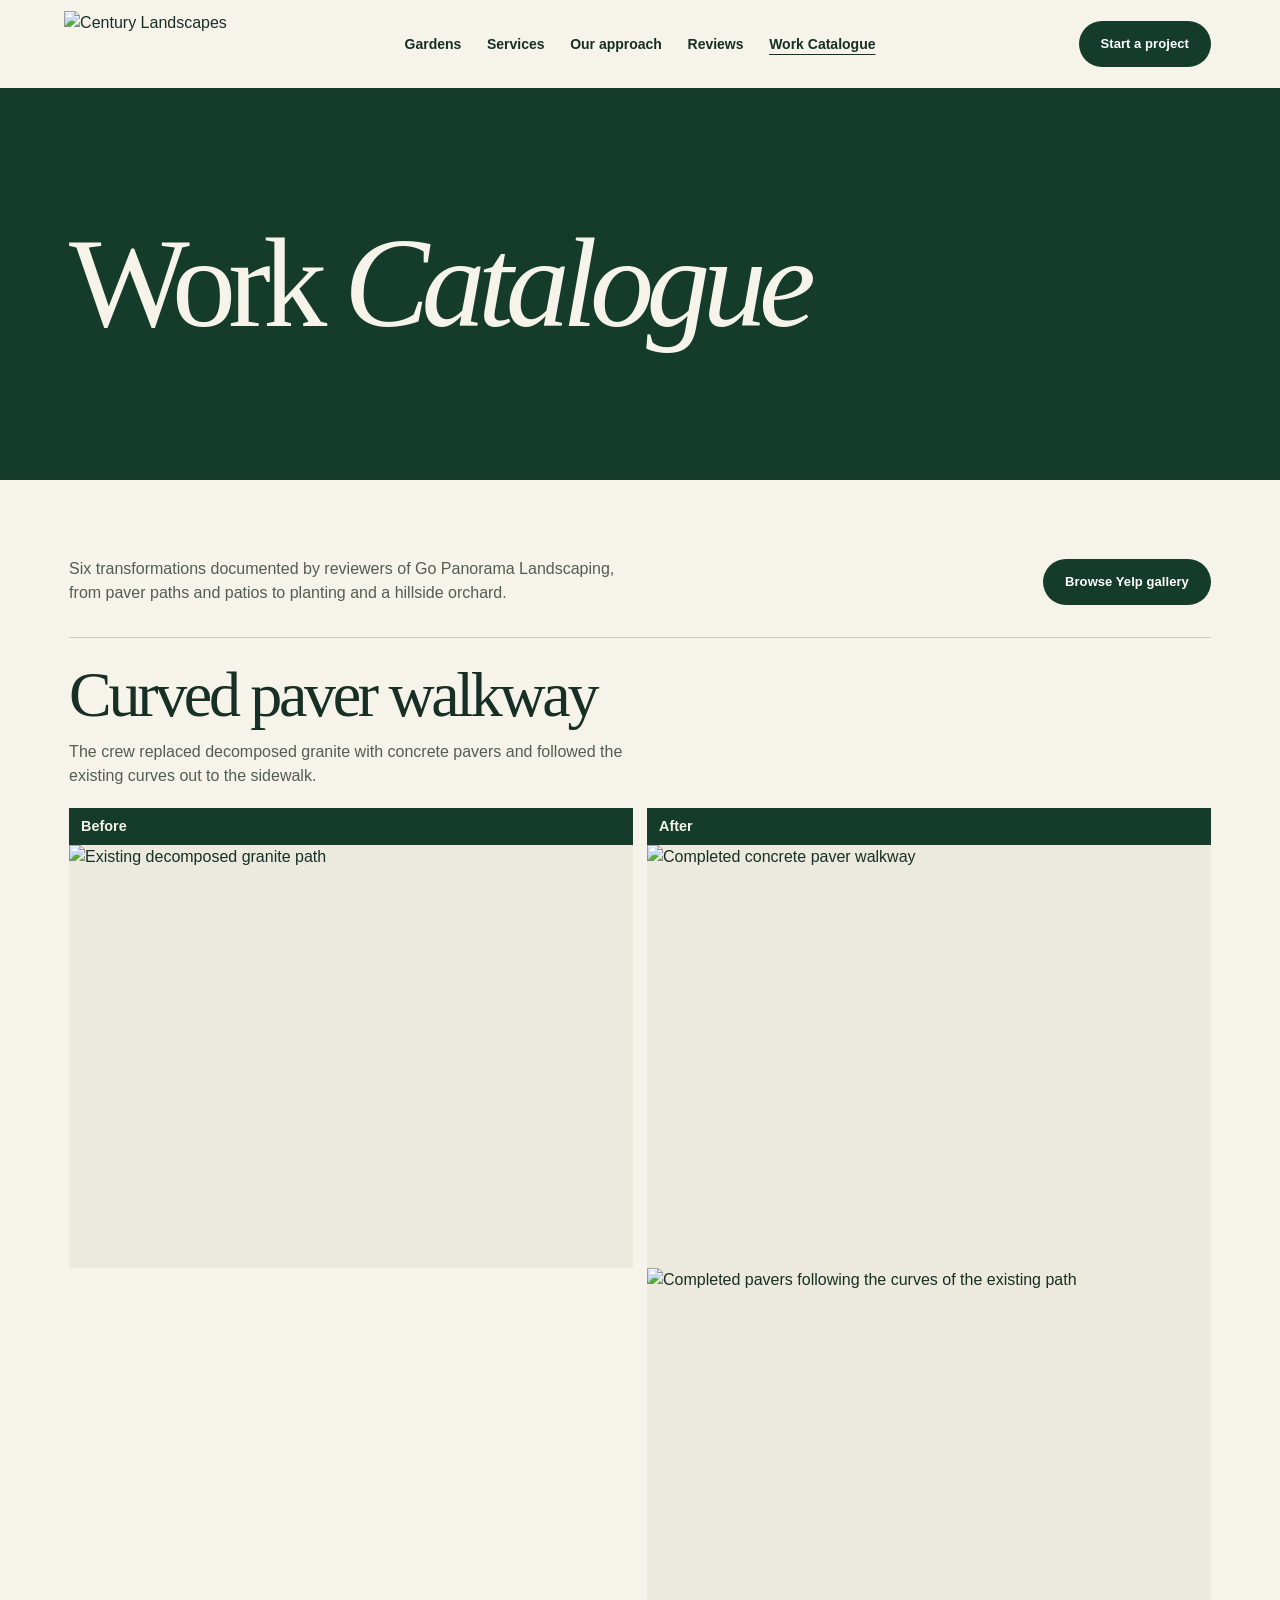
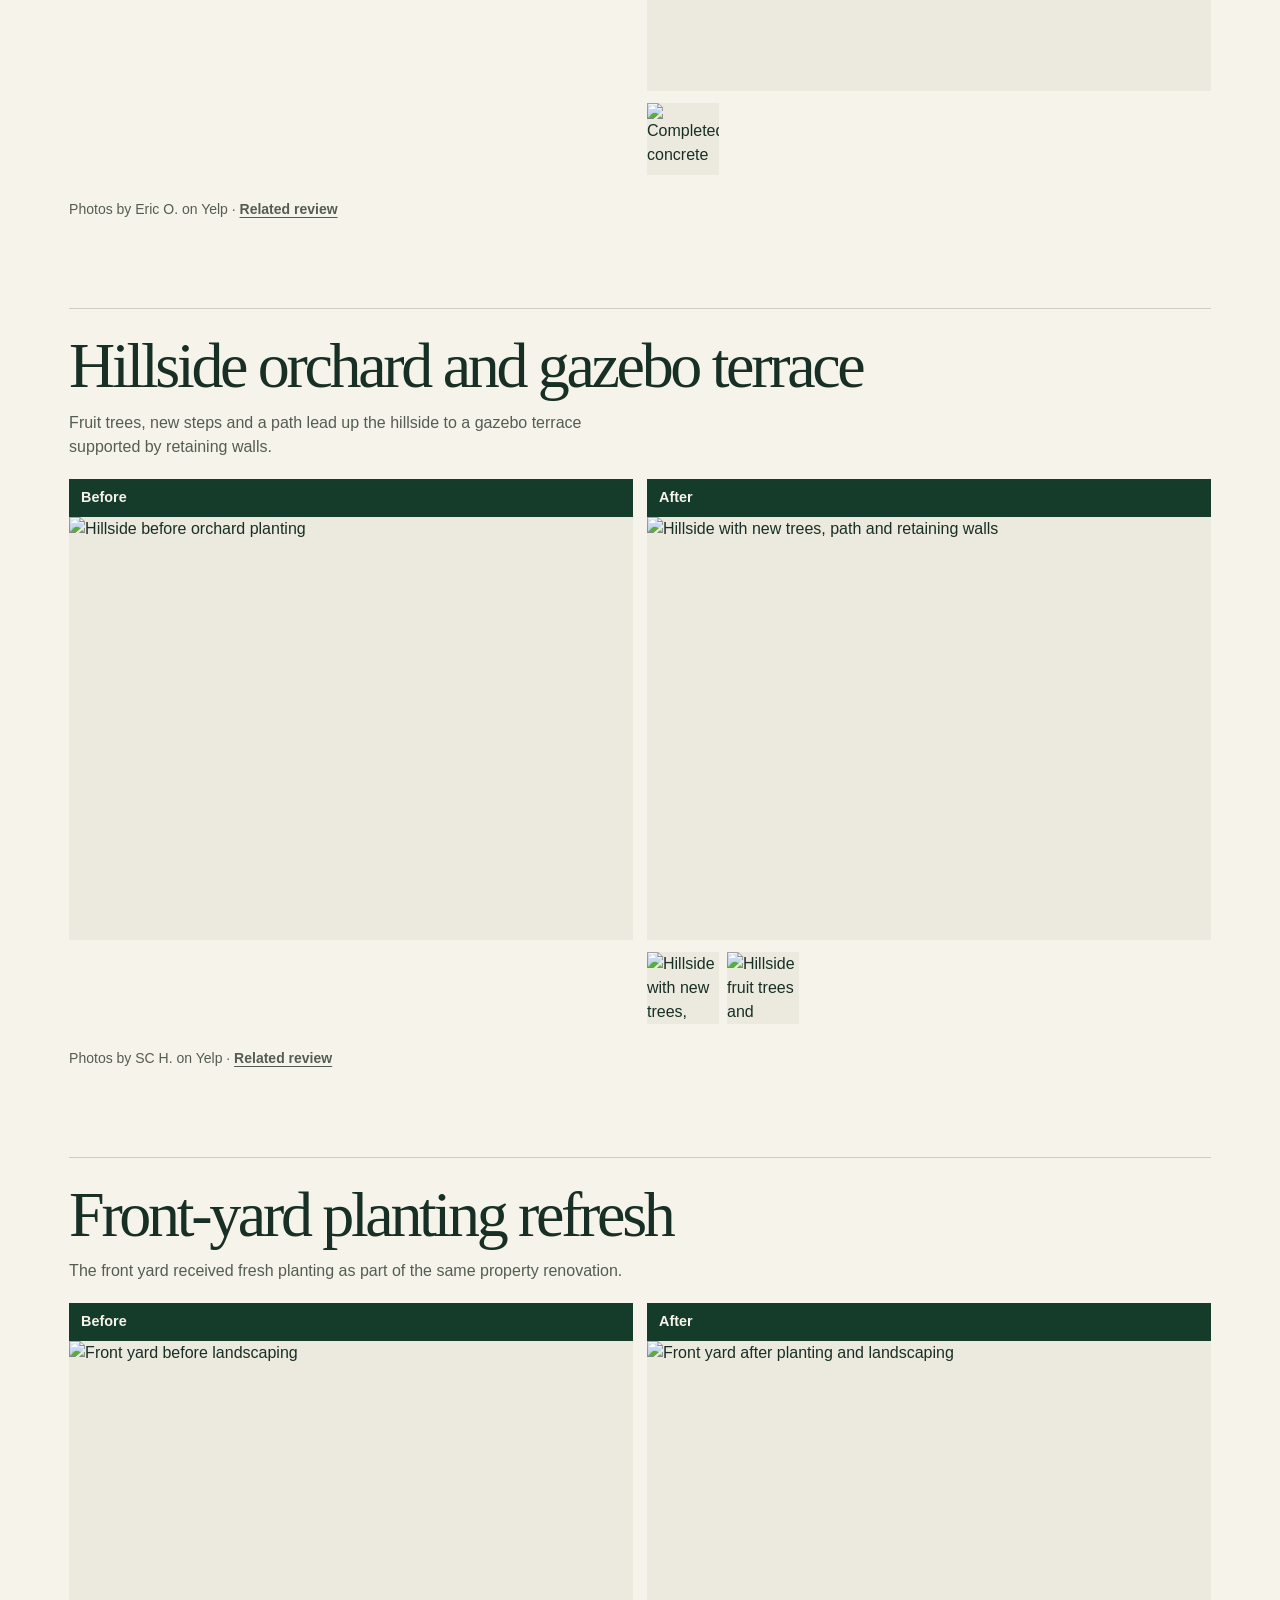
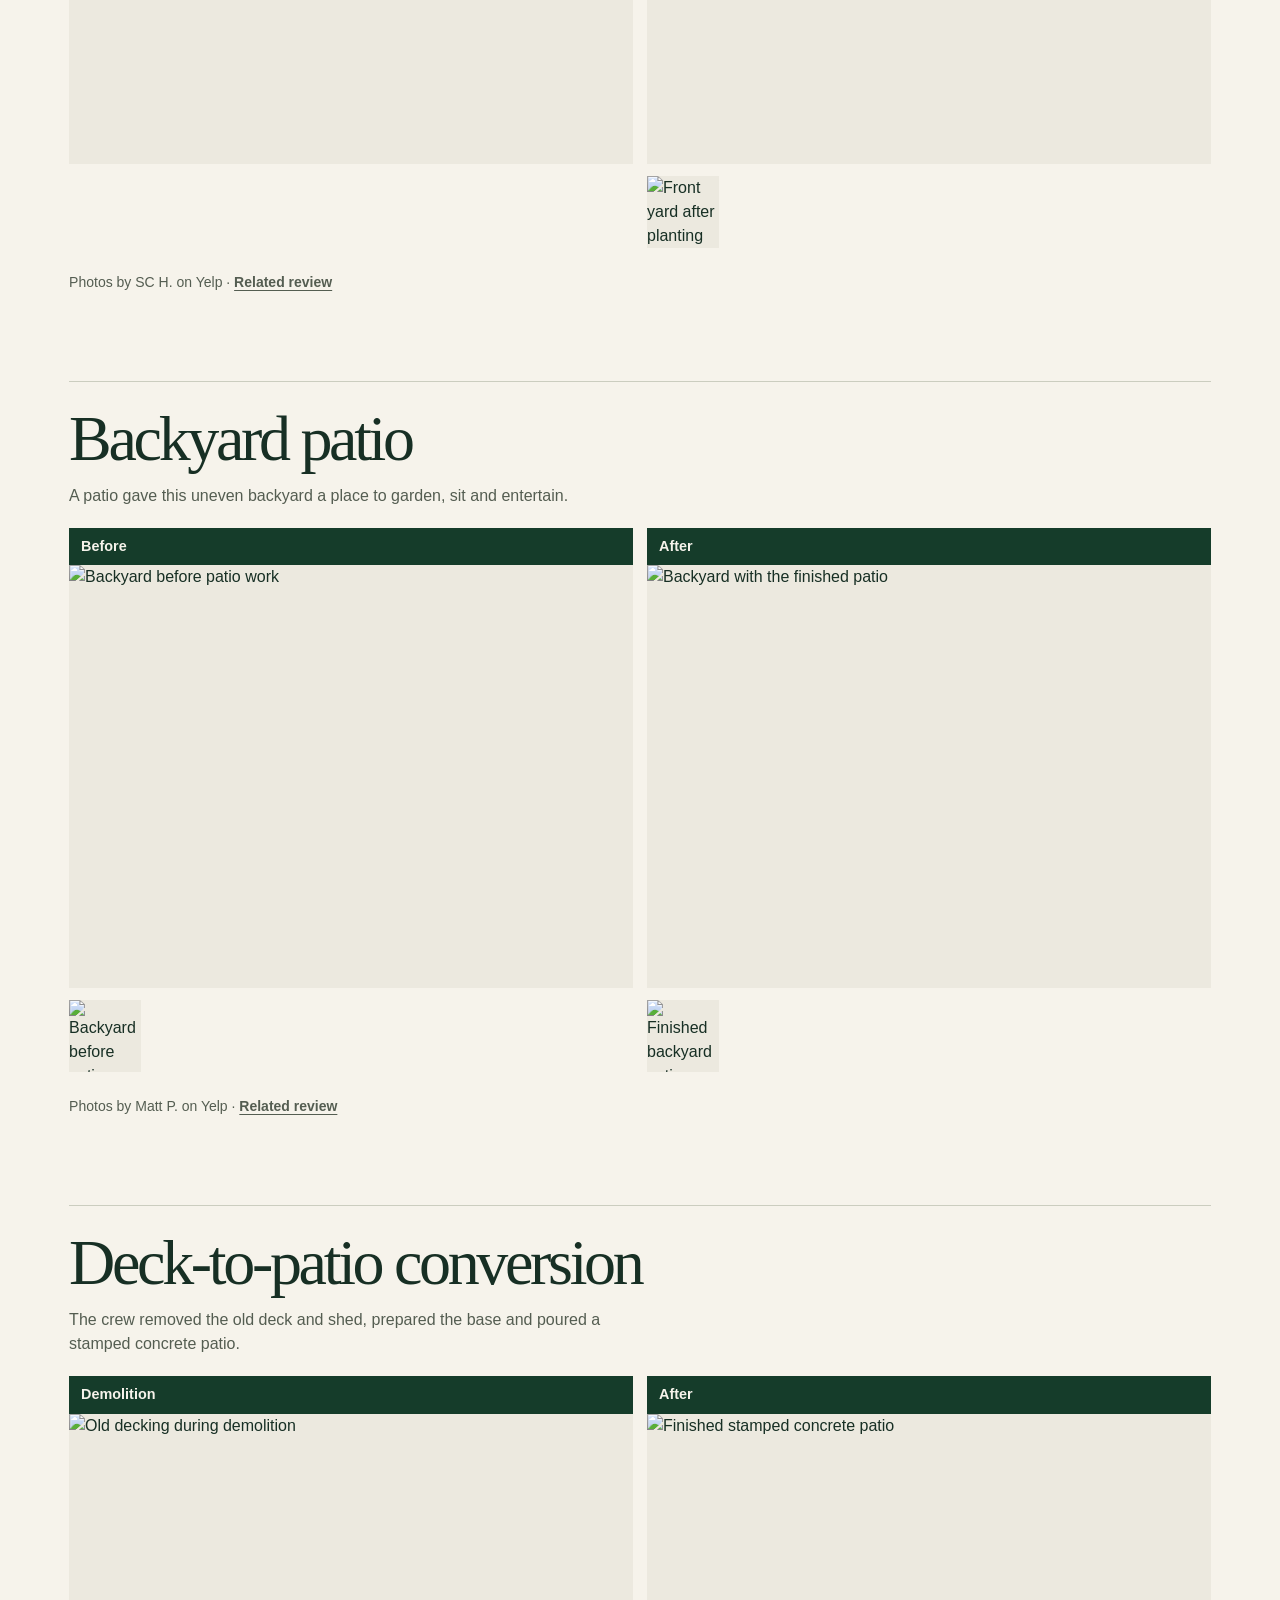
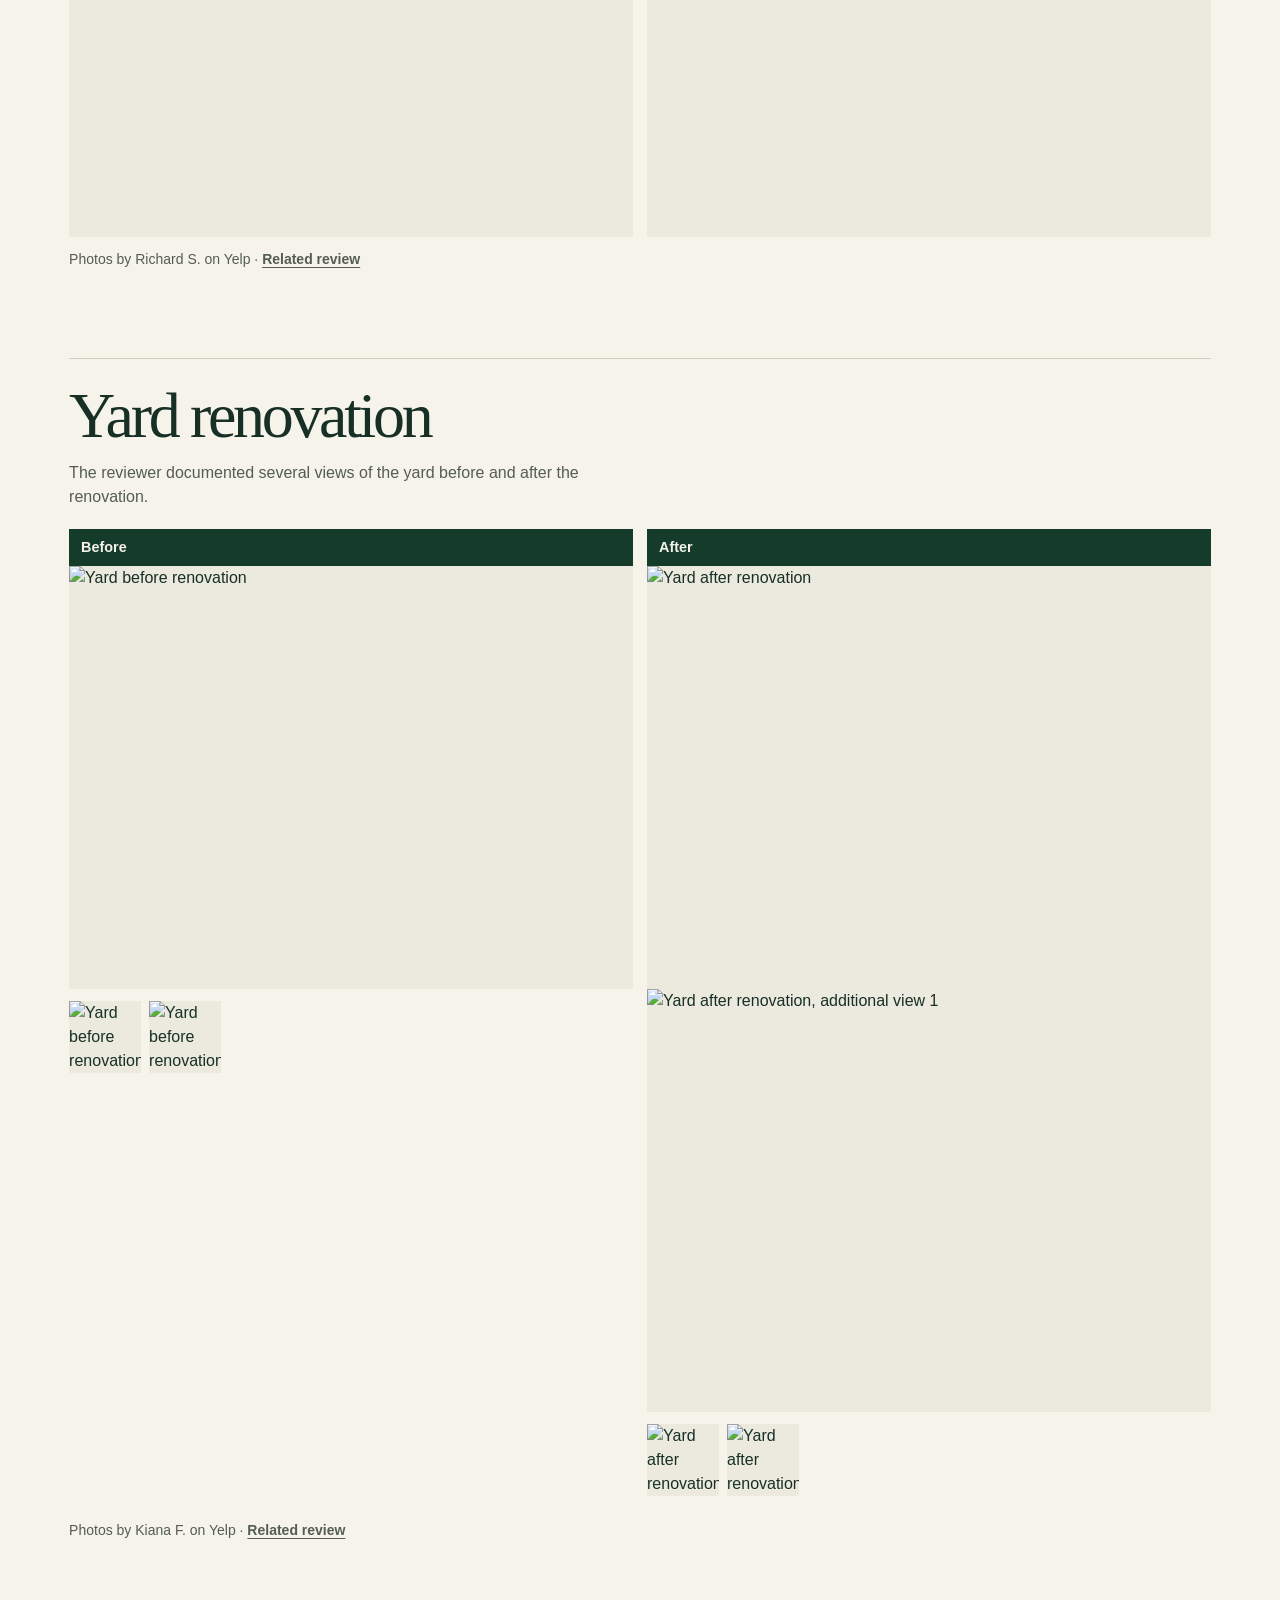
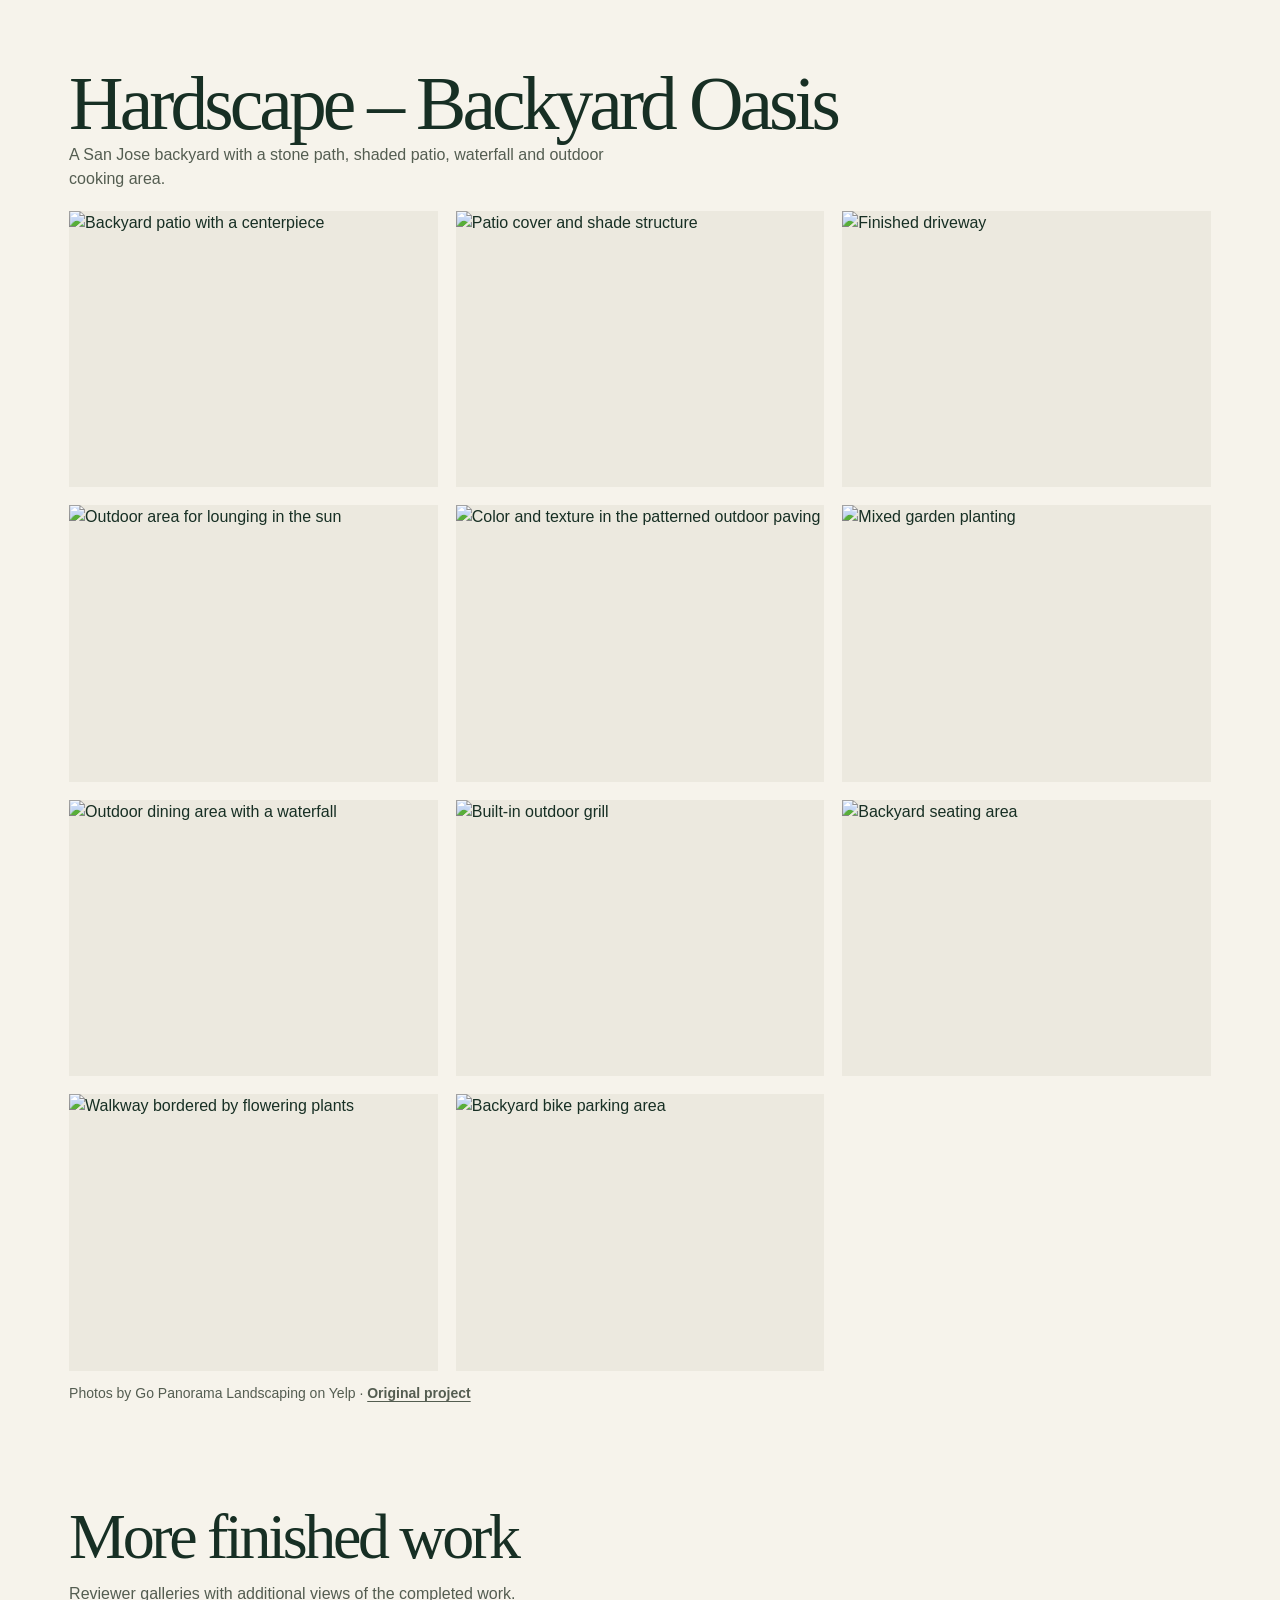
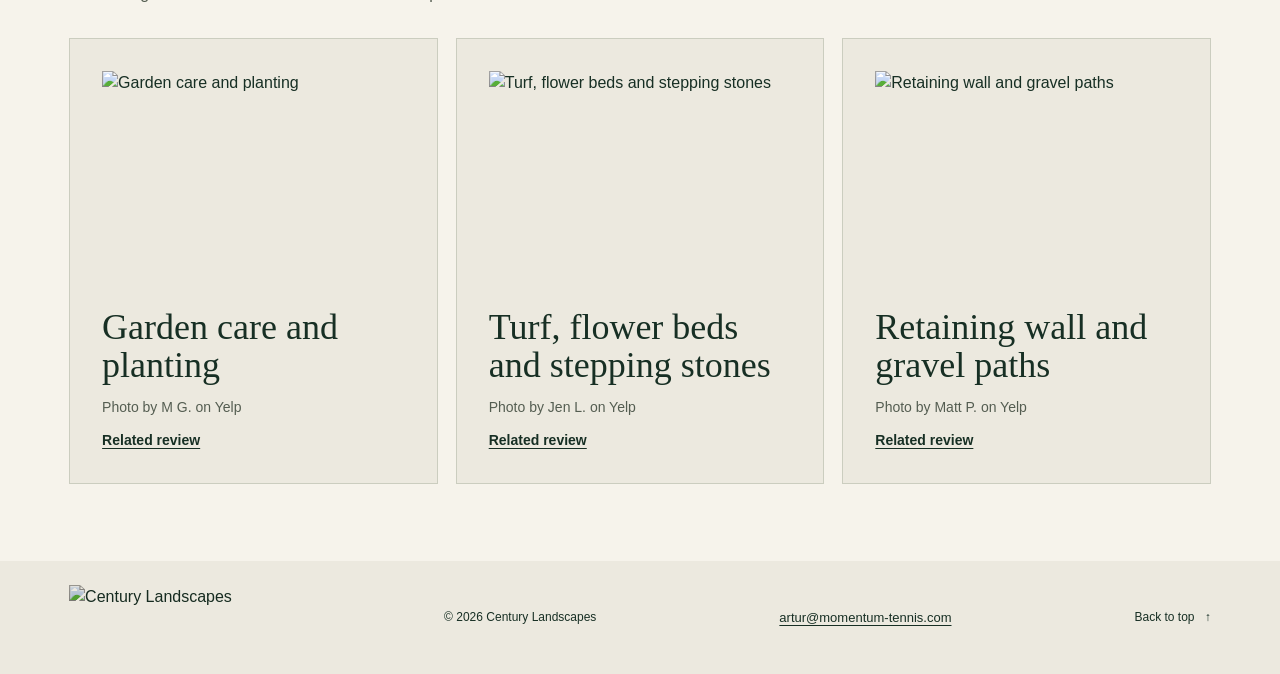
==== before-and-after.html @ 3af01ec4 "Add Go Panorama website pages" ====
<!doctype html>
<html lang="en">
<head>
  <meta charset="utf-8">
  <meta name="viewport" content="width=device-width, initial-scale=1">
  <meta name="description" content="Browse reviewer-documented Go Panorama Landscaping projects, including patios, paths, planting and a hillside orchard.">
  <title>Work Catalogue — Century Landscapes</title>
  <link rel="icon" href="assets/icon.png">
  <link rel="stylesheet" href="styles.css">
  <link rel="stylesheet" href="assets/work-catalogue.css">
  <script src="navigation.js" defer></script>
  <script src="assets/catalogue-gallery.js" defer></script>
</head>
<body class="work-catalogue">
  <a class="skip" href="#main">Skip to content</a>
  <header class="mast" id="top">
    <div class="bounds header-inner">
      <a class="brand" href="index.html#top" aria-label="Century Landscapes home"><img src="assets/wordmark.webp" alt="Century Landscapes" width="648" height="220"></a>
      <nav class="desktop-nav" aria-label="Main navigation"><a href="index.html#gardens">Gardens</a><a href="index.html#services">Services</a><a href="index.html#approach">Our approach</a><a href="reviews.html">Reviews</a><a href="before-and-after.html" aria-current="page">Work Catalogue</a></nav>
      <div class="head-actions"><a class="pill dark" href="index.html#your-landscape">Start a project</a><button class="menu-toggle" id="menu-toggle" aria-expanded="false" aria-controls="mobile-nav" aria-label="Open menu"><i></i><i></i></button></div>
    </div>
    <nav class="mobile-nav" id="mobile-nav" aria-label="Mobile navigation" hidden><a href="index.html#gardens">Gardens</a><a href="index.html#services">Services</a><a href="index.html#approach">Our approach</a><a href="index.html#questions">Questions</a><a href="reviews.html">Reviews</a><a href="before-and-after.html" aria-current="page">Work Catalogue</a></nav>
  </header>
  <main id="main">
    <section class="portfolio-heading bounds" aria-labelledby="page-title">
      <h1 id="page-title">Work <em>Catalogue</em></h1>
    </section>
<div class="bounds collection-body">
  <div class="collection-intro">
    <p>Six transformations documented by reviewers of Go Panorama Landscaping, from paver paths and patios to planting and a hillside orchard.</p>
    <a class="pill dark" href="https://www.yelp.com/biz_photos/go-panorama-landscaping-san-jose-2">Browse Yelp gallery</a>
  </div>
  <div class="project-entries"><article class="project-entry">
    <div class="project-entry-heading"><h2>Curved paver walkway</h2><p>The crew replaced decomposed granite with concrete pavers and followed the existing curves out to the sidewalk.</p></div>
    <div class="project-stages"><div class="stage"><h3>Before</h3>
    <a class="stage-frame" href="assets/reviews/bpyIQC7yJlzsNIvxJqj_pQ.jpg"><img class="stage-image" src="assets/reviews/bpyIQC7yJlzsNIvxJqj_pQ.jpg" alt="Existing decomposed granite path" loading="lazy" decoding="async"></a>
  </div><div class="stage stage-after"><h3>After</h3>
    <div class="paired-after">
      <a class="stage-frame" href="assets/reviews/WondbRcjqND_e8mqyu23hg.jpg"><img class="stage-image" src="assets/reviews/WondbRcjqND_e8mqyu23hg.jpg" style="--photo-position: 50% 69%; --photo-lift: 0.045; --photo-color: 1.045" alt="Completed concrete paver walkway" loading="lazy" decoding="async"></a>
      <a class="stage-frame" href="assets/reviews/r33tkKZl-PpkKRbqgIvLCA.jpg"><img class="stage-image" src="assets/reviews/r33tkKZl-PpkKRbqgIvLCA.jpg" style="--photo-position: 50% 66%; --photo-lift: 0.045; --photo-color: 1.03" alt="Completed pavers following the curves of the existing path" loading="lazy" decoding="async"></a>
    </div>
    <div class="stage-thumbs"><a href="assets/reviews/zpryE2yuSvzkhxVlvirVug.jpg"><img src="assets/reviews/zpryE2yuSvzkhxVlvirVug.jpg" style="--photo-position: 50% 64%; --photo-lift: 0.035; --photo-color: 1.04" alt="Completed concrete paver walkway, additional view 1" loading="lazy" decoding="async"></a></div>
  </div></div>
    <p class="project-credit">Photos by Eric O. on Yelp <span aria-hidden="true">·</span> <a class="source-link" href="reviews.html#review-eric-o">Related review</a></p>
  </article><article class="project-entry">
    <div class="project-entry-heading"><h2>Hillside orchard and gazebo terrace</h2><p>Fruit trees, new steps and a path lead up the hillside to a gazebo terrace supported by retaining walls.</p></div>
    <div class="project-stages"><div class="stage"><h3>Before</h3>
    <a class="stage-frame" href="assets/reviews/2CDHxreIdOIetDVLJED4cA.jpg"><img class="stage-image" src="assets/reviews/2CDHxreIdOIetDVLJED4cA.jpg" alt="Hillside before orchard planting" loading="lazy" decoding="async"></a>
    
  </div><div class="stage stage-after"><h3>After</h3>
    <a class="stage-frame" href="assets/reviews/1PxvfKr4TMtWvYKDBRxVBg.jpg"><img class="stage-image" src="assets/reviews/1PxvfKr4TMtWvYKDBRxVBg.jpg" style="--photo-position: 49% 86%; --photo-lift: 0.095; --photo-color: 1.09" alt="Hillside with new trees, path and retaining walls" loading="lazy" decoding="async"></a>
    <div class="stage-thumbs"><a href="assets/reviews/TvnXxz73sL8Xc2VluwK6NA.jpg"><img src="assets/reviews/TvnXxz73sL8Xc2VluwK6NA.jpg" style="--photo-position: 50% 69%; --photo-lift: 0.055; --photo-color: 1.045" alt="Hillside with new trees, path and retaining walls, additional view 1" loading="lazy" decoding="async"></a><a href="assets/catalogue/orchard-glare-retouched.jpg"><img src="assets/catalogue/orchard-glare-retouched.jpg" style="--photo-position: 56% 64%; --photo-lift: 0.075; --photo-color: 1.055" alt="Hillside fruit trees and gazebo, glare reduced." loading="lazy" decoding="async"></a></div>
  </div></div>
    <p class="project-credit">Photos by SC H. on Yelp <span aria-hidden="true">·</span> <a class="source-link" href="reviews.html#review-sc-h">Related review</a></p>
  </article><article class="project-entry">
    <div class="project-entry-heading"><h2>Front-yard planting refresh</h2><p>The front yard received fresh planting as part of the same property renovation.</p></div>
    <div class="project-stages"><div class="stage"><h3>Before</h3>
    <a class="stage-frame" href="assets/reviews/43UtzLGsEHfaupBpY-17nw.jpg"><img class="stage-image" src="assets/reviews/43UtzLGsEHfaupBpY-17nw.jpg" alt="Front yard before landscaping" loading="lazy" decoding="async"></a>
    
  </div><div class="stage stage-after"><h3>After</h3>
    <a class="stage-frame" href="assets/reviews/PGjDDRFwB0otDDV2u9mLSA.jpg"><img class="stage-image" src="assets/reviews/PGjDDRFwB0otDDV2u9mLSA.jpg" style="--photo-position: 50% 81%; --photo-lift: 0.035; --photo-color: 1.06" alt="Front yard after planting and landscaping" loading="lazy" decoding="async"></a>
    <div class="stage-thumbs"><a href="assets/reviews/xRCwnPFgTAP6eb8-a9agXA.jpg"><img src="assets/reviews/xRCwnPFgTAP6eb8-a9agXA.jpg" style="--photo-position: 56% 62%; --photo-lift: 0.04; --photo-color: 1.055" alt="Front yard after planting and landscaping, additional view 1" loading="lazy" decoding="async"></a></div>
  </div></div>
    <p class="project-credit">Photos by SC H. on Yelp <span aria-hidden="true">·</span> <a class="source-link" href="reviews.html#review-sc-h">Related review</a></p>
  </article><article class="project-entry">
    <div class="project-entry-heading"><h2>Backyard patio</h2><p>A patio gave this uneven backyard a place to garden, sit and entertain.</p></div>
    <div class="project-stages"><div class="stage"><h3>Before</h3>
    <a class="stage-frame" href="assets/reviews/BtnJY3MmZ8cjE8u92jfaRA.jpg"><img class="stage-image" src="assets/reviews/BtnJY3MmZ8cjE8u92jfaRA.jpg" alt="Backyard before patio work" loading="lazy" decoding="async"></a>
    <div class="stage-thumbs"><a href="assets/reviews/QAgOWAwkdwpC6Wj0UK_C9A.jpg"><img src="assets/reviews/QAgOWAwkdwpC6Wj0UK_C9A.jpg" alt="Backyard before patio work, additional view 1" loading="lazy" decoding="async"></a></div>
  </div><div class="stage stage-after"><h3>After</h3>
    <a class="stage-frame" href="assets/reviews/uPpsWqLs4srnh_nOXHs4Og.jpg"><img class="stage-image" src="assets/reviews/uPpsWqLs4srnh_nOXHs4Og.jpg" style="--photo-position: 51% 64%; --photo-lift: 0.04; --photo-color: 1.045" alt="Backyard with the finished patio" loading="lazy" decoding="async"></a>
    <div class="stage-thumbs"><a href="assets/catalogue/backyard-patio-retouched.jpg"><img src="assets/catalogue/backyard-patio-retouched.jpg" style="--photo-position: 43% 49%; --photo-lift: 0.035; --photo-color: 1.04" alt="Finished backyard patio, retouched view." loading="lazy" decoding="async"></a></div>
  </div></div>
    <p class="project-credit">Photos by Matt P. on Yelp <span aria-hidden="true">·</span> <a class="source-link" href="reviews.html#review-matt-p">Related review</a></p>
  </article><article class="project-entry">
    <div class="project-entry-heading"><h2>Deck-to-patio conversion</h2><p>The crew removed the old deck and shed, prepared the base and poured a stamped concrete patio.</p></div>
    <div class="project-stages"><div class="stage"><h3>Demolition</h3>
    <a class="stage-frame" href="assets/reviews/DXX0UFBATSKCadAFB0ee5A.jpg"><img class="stage-image" src="assets/reviews/DXX0UFBATSKCadAFB0ee5A.jpg" alt="Old decking during demolition" loading="lazy" decoding="async"></a>
    
  </div><div class="stage stage-after"><h3>After</h3>
    <a class="stage-frame" href="assets/reviews/Pr3Yc4AOGTJWydANgoCvFg.jpg"><img class="stage-image" src="assets/reviews/Pr3Yc4AOGTJWydANgoCvFg.jpg" style="--photo-position: 50% 74%; --photo-lift: 0.04; --photo-color: 1.025" alt="Finished stamped concrete patio" loading="lazy" decoding="async"></a>
    
  </div></div>
    <p class="project-credit">Photos by Richard S. on Yelp <span aria-hidden="true">·</span> <a class="source-link" href="reviews.html#review-richard-s">Related review</a></p>
  </article><article class="project-entry">
    <div class="project-entry-heading"><h2>Yard renovation</h2><p>The reviewer documented several views of the yard before and after the renovation.</p></div>
    <div class="project-stages"><div class="stage"><h3>Before</h3>
    <a class="stage-frame" href="assets/reviews/BQ5lteGYnl516JeQD1E6Ig.jpg"><img class="stage-image" src="assets/reviews/BQ5lteGYnl516JeQD1E6Ig.jpg" alt="Yard before renovation" loading="lazy" decoding="async"></a>
    <div class="stage-thumbs"><a href="assets/reviews/ZpqkTRjKDhBrVVS7UARiQQ.jpg"><img src="assets/reviews/ZpqkTRjKDhBrVVS7UARiQQ.jpg" alt="Yard before renovation, additional view 1" loading="lazy" decoding="async"></a><a href="assets/reviews/bbwcnUDN4dN_ivGFaLh56g.jpg"><img src="assets/reviews/bbwcnUDN4dN_ivGFaLh56g.jpg" alt="Yard before renovation, additional view 2" loading="lazy" decoding="async"></a></div>
  </div><div class="stage stage-after"><h3>After</h3>
    <div class="paired-after">
      <a class="stage-frame" href="assets/reviews/hj85ADrHu8vzzjfXDSNOTg.jpg"><img class="stage-image" src="assets/reviews/hj85ADrHu8vzzjfXDSNOTg.jpg" style="--photo-position: 49% 69%; --photo-lift: 0.055; --photo-color: 1.05" alt="Yard after renovation" loading="lazy" decoding="async"></a>
      <a class="stage-frame" href="assets/reviews/wln4mj1kSNj94JwoBsHGSQ.jpg"><img class="stage-image" src="assets/reviews/wln4mj1kSNj94JwoBsHGSQ.jpg" style="--photo-position: 52% 60%; --photo-lift: 0.04; --photo-color: 1.045" alt="Yard after renovation, additional view 1" loading="lazy" decoding="async"></a>
    </div>
    <div class="stage-thumbs"><a href="assets/reviews/MG7Q54vF9BJi5vwj4tBTYw.jpg"><img src="assets/reviews/MG7Q54vF9BJi5vwj4tBTYw.jpg" style="--photo-position: 51% 67%; --photo-lift: 0.05; --photo-color: 1.05" alt="Yard after renovation, additional view 2" loading="lazy" decoding="async"></a><a href="assets/reviews/Ixc7oqPQCfEJ0pF429eX9w.jpg"><img src="assets/reviews/Ixc7oqPQCfEJ0pF429eX9w.jpg" style="--photo-position: 50% 70%; --photo-lift: 0.035; --photo-color: 1.04" alt="Yard after renovation, additional view 3" loading="lazy" decoding="async"></a></div>
  </div></div>
    <p class="project-credit">Photos by Kiana F. on Yelp <span aria-hidden="true">·</span> <a class="source-link" href="reviews.html#review-kiana-f">Related review</a></p>
  </article></div>
  <section class="more-projects" aria-labelledby="backyard-oasis-title">
    <article>
      <div class="project-entry-heading">
        <h2 id="backyard-oasis-title">Hardscape – Backyard Oasis</h2>
        <p>A San Jose backyard with a stone path, shaded patio, waterfall and outdoor cooking area.</p>
      </div>
      <div class="more-projects-grid">
        <a class="stage-frame" href="assets/catalogue/backyard-oasis/patio-feature.jpg"><img class="stage-image" src="assets/catalogue/backyard-oasis/patio-feature.jpg" alt="Backyard patio with a centerpiece" loading="lazy" decoding="async"></a>
        <a class="stage-frame" href="assets/catalogue/backyard-oasis/patio-cover.jpg"><img class="stage-image" src="assets/catalogue/backyard-oasis/patio-cover.jpg" alt="Patio cover and shade structure" loading="lazy" decoding="async"></a>
        <a class="stage-frame" href="assets/catalogue/backyard-oasis/driveway.jpg"><img class="stage-image" src="assets/catalogue/backyard-oasis/driveway.jpg" alt="Finished driveway" loading="lazy" decoding="async"></a>
        <a class="stage-frame" href="assets/catalogue/backyard-oasis/sunning-area.jpg"><img class="stage-image" src="assets/catalogue/backyard-oasis/sunning-area.jpg" alt="Outdoor area for lounging in the sun" loading="lazy" decoding="async"></a>
        <a class="stage-frame" href="assets/catalogue/backyard-oasis/outdoor-flooring.jpg"><img class="stage-image" src="assets/catalogue/backyard-oasis/outdoor-flooring.jpg" alt="Color and texture in the patterned outdoor paving" loading="lazy" decoding="async"></a>
        <a class="stage-frame" href="assets/catalogue/backyard-oasis/planting.jpg"><img class="stage-image" src="assets/catalogue/backyard-oasis/planting.jpg" alt="Mixed garden planting" loading="lazy" decoding="async"></a>
        <a class="stage-frame" href="assets/catalogue/backyard-oasis/waterfall.jpg"><img class="stage-image" src="assets/catalogue/backyard-oasis/waterfall.jpg" alt="Outdoor dining area with a waterfall" loading="lazy" decoding="async"></a>
        <a class="stage-frame" href="assets/catalogue/backyard-oasis/outdoor-grill.jpg"><img class="stage-image" src="assets/catalogue/backyard-oasis/outdoor-grill.jpg" alt="Built-in outdoor grill" loading="lazy" decoding="async"></a>
        <a class="stage-frame" href="assets/catalogue/backyard-oasis/outdoor-seating.jpg"><img class="stage-image" src="assets/catalogue/backyard-oasis/outdoor-seating.jpg" alt="Backyard seating area" loading="lazy" decoding="async"></a>
        <a class="stage-frame" href="assets/catalogue/backyard-oasis/flowering-walkway.jpg"><img class="stage-image" src="assets/catalogue/backyard-oasis/flowering-walkway.jpg" alt="Walkway bordered by flowering plants" loading="lazy" decoding="async"></a>
        <a class="stage-frame" href="assets/catalogue/backyard-oasis/bike-parking.jpg"><img class="stage-image" src="assets/catalogue/backyard-oasis/bike-parking.jpg" alt="Backyard bike parking area" loading="lazy" decoding="async"></a>
      </div>
      <p class="project-credit">Photos by Go Panorama Landscaping on Yelp <span aria-hidden="true">·</span> <a class="source-link" href="https://www.yelp.com/portfolio_project/kb45BbddBpLRZjn3Gt5QUg/-/PBldGmV6LpkcWUcGBhL7cw">Original project</a></p>
    </article>
  </section>
  <section class="more-projects" aria-labelledby="more-projects-title">
    <div class="collection-intro"><div><h2 id="more-projects-title">More finished work</h2><p>Reviewer galleries with additional views of the completed work.</p></div></div>
    <div class="more-projects-grid"><article class="review-card">
      <a class="stage-frame" href="assets/reviews/5fFJjP80EIrNlfF5Jm8eww.jpg"><img class="stage-image" src="assets/reviews/5fFJjP80EIrNlfF5Jm8eww.jpg" style="--photo-position: 48% 63%; --photo-lift: 0.04; --photo-color: 1.055" alt="Garden care and planting" loading="lazy" decoding="async"></a>
      <h3>Garden care and planting</h3><p class="review-meta">Photo by M G. on Yelp</p>
      <a class="source-link" href="reviews.html#review-mg">Related review</a>
    </article><article class="review-card">
      <a class="stage-frame" href="assets/reviews/47RhZWF1Pa_INECu_rZzAQ.jpg"><img class="stage-image" src="assets/reviews/47RhZWF1Pa_INECu_rZzAQ.jpg" style="--photo-position: 51% 69%; --photo-lift: 0.035; --photo-color: 1.045" alt="Turf, flower beds and stepping stones" loading="lazy" decoding="async"></a>
      <h3>Turf, flower beds and stepping stones</h3><p class="review-meta">Photo by Jen L. on Yelp</p>
      <a class="source-link" href="reviews.html#review-jen-l">Related review</a>
    </article><article class="review-card">
      <a class="stage-frame" href="assets/reviews/PlSPKdEXkZb5cMLP0fv5qA.jpg"><img class="stage-image" src="assets/reviews/PlSPKdEXkZb5cMLP0fv5qA.jpg" style="--photo-position: 55% 63%; --photo-lift: 0.04; --photo-color: 1.035" alt="Retaining wall and gravel paths" loading="lazy" decoding="async"></a>
      <h3>Retaining wall and gravel paths</h3><p class="review-meta">Photo by Matt P. on Yelp</p>
      <a class="source-link" href="reviews.html#review-matt-p">Related review</a>
    </article></div>
  </section>
</div>
  </main>
  <dialog class="catalogue-gallery" aria-labelledby="catalogue-gallery-title">
    <div class="catalogue-gallery-bar">
      <h2 id="catalogue-gallery-title">Project photos</h2>
      <button class="gallery-close" type="button" autofocus>Close</button>
    </div>
    <figure class="gallery-figure">
      <div class="gallery-photo-area"><img class="gallery-photo" alt=""><p class="gallery-error" hidden>Photo unavailable. Try another photo.</p></div>
      <figcaption class="gallery-caption" aria-live="polite"></figcaption>
    </figure>
    <div class="catalogue-gallery-bar gallery-navigation">
      <button class="gallery-prev" type="button">Previous</button>
      <span class="gallery-count"></span>
      <button class="gallery-next" type="button">Next</button>
    </div>
  </dialog>
  <footer><div class="bounds footer-wrap"><a href="index.html" aria-label="Century Landscapes home"><img src="assets/wordmark.webp" width="192" height="65" alt="Century Landscapes"></a><p>© 2026 Century Landscapes</p><a class="footer-email" href="mailto:artur@momentum-tennis.com">artur@momentum-tennis.com</a><a class="backtop" href="#top">Back to top <span aria-hidden="true">↑</span></a></div></footer>
</body>
</html>
---- styles.css ----
:root{--paper:#f6f3eb;--paper-deep:#ece9df;--ink:#172f24;--green:#153c2a;--olive:#a8b386;--muted:#545d51;--line:#cbcdbf;--serif:"Baskervville","Baskerville","Iowan Old Style","Palatino Linotype",Georgia,serif;--sans:"DM Sans","Avenir Next",Avenir,Arial,sans-serif;--edge:clamp(22px,5.4vw,104px)}
*{box-sizing:border-box}
html{scroll-behavior:smooth;scroll-padding-top:20px}
body{margin:0;color:var(--ink);background:var(--paper);font-family:var(--sans);font-size:16px;line-height:1.5;-webkit-font-smoothing:antialiased}
body:has(dialog[open]){overflow:hidden}
button,input,textarea,select{font:inherit}
button,a,summary{-webkit-tap-highlight-color:transparent}
button{color:inherit;cursor:pointer}
button{border:0}
a{color:inherit;text-decoration:none}
button:focus-visible,a:focus-visible,summary:focus-visible,input:focus-visible,textarea:focus-visible,select:focus-visible{outline:3px solid #b8823d;outline-offset:5px}
img,video{display:block;max-width:100%}
h1,h2,h3,p,dl,dd,ol{margin:0}
h1,h2,h3,.garden-card strong,.service-list summary{font-family:var(--serif);font-weight:400}
h2{font-size:clamp(48px,5.9vw,94px);line-height:1.03;letter-spacing:-.052em}
em{font-weight:400}
.bounds{width:100%;max-width:1920px;margin-inline:auto;padding-inline:var(--edge)}
.section-space{padding-block:clamp(65px,7.2vw,120px)}
.eyebrow,.card-type,.count{font-size:10px;font-weight:650;letter-spacing:.16em;text-transform:uppercase}
.eyebrow{display:flex;align-items:center;gap:13px;font-size:11px;color:#506044;line-height:1.4}
.rule{display:inline-block;width:34px;height:1px;background:#82916a;flex:none}
.light{color:#f6f3e9}.light .rule{background:#c3cba5}
.pill{border-radius:50px;display:inline-flex;align-items:center;justify-content:center;gap:21px;font-family:var(--sans);font-size:13px;font-weight:650;letter-spacing:.005em;min-height:46px;padding:0 22px;transition:background .2s,transform .2s}
.pill:hover{transform:translateY(-2px)}
.pill span{font-family:Arial,sans-serif;font-size:19px;font-weight:400;line-height:1}
.dark{color:#fff;background:var(--green)}.dark:hover{background:#28513a}
.ivory{background:var(--paper);color:var(--ink)}.ivory:hover{background:#fff}
.skip{position:fixed;top:-100px;left:10px;background:white;padding:10px;z-index:15}.skip:focus{top:5px}
.mast{background:var(--paper);position:relative;z-index:3}
.header-inner{height:88px;display:grid;grid-template-columns:1fr auto 1fr;align-items:center;gap:28px}
.brand{width:197px;aspect-ratio:648/220;display:block;position:relative;margin-left:-5px;overflow:hidden}
.brand img{width:100%;height:100%;object-fit:contain}

.desktop-nav{display:flex;align-items:center;gap:clamp(24px,3.3vw,54px);font-size:14px;font-weight:550}
.desktop-nav a,.backtop{padding-block:8px;background-image:linear-gradient(currentColor,currentColor);background-size:0 1px;background-position:0 88%;background-repeat:no-repeat;transition:background-size .2s}
.desktop-nav a:hover,.backtop:hover{background-size:100% 1px}
.head-actions{justify-self:end;display:flex;align-items:center;gap:10px}.menu-toggle,.mobile-nav{display:none}
.hero{isolation:isolate;position:relative;background:#344530;color:#fff;overflow:hidden}
.hero-image{position:absolute;inset:0;width:100%;height:100%;object-fit:cover;object-position:50% 53%;z-index:-3;opacity:0;transition:opacity .65s ease}
.hero-image.active{opacity:1}
.hero::before{content:"";position:absolute;inset:0;z-index:-1;background:linear-gradient(90deg,rgba(7,22,12,.65),rgba(14,25,15,.24) 44%,rgba(11,23,15,.025) 78%),linear-gradient(0deg,rgba(9,22,14,.58),transparent 25%)}
.hero-inner{min-height:540px;height:clamp(550px,70svh,790px);display:flex;flex-direction:column;justify-content:center;position:relative;padding-top:30px;padding-bottom:89px}
.hero-copy{max-width:720px}
.hero h1{font-size:clamp(86px,8.65vw,156px);letter-spacing:-.058em;line-height:.88;margin:28px 0 21px;text-shadow:0 2px 22px rgba(6,24,13,.12)}
.hero h1 em{letter-spacing:-.048em}
.hero-intro{font-size:clamp(16px,1.2vw,20px);line-height:1.48;max-width:390px;color:#fff}
.hero-actions{display:flex;gap:28px;align-items:center;margin-top:27px}
.film-link{display:inline-flex;align-items:center;gap:9px;background:transparent;color:inherit;font-weight:600;font-size:13px;padding:8px 0}
.play-icon{display:grid;place-items:center;width:28px;height:28px;border:1px solid #fcfff7a6;border-radius:50%;font-size:10px;text-indent:2px}
.film-link:hover .play-icon,.round:hover{background:#ffffff32}
.hero-foot{display:flex;justify-content:space-between;align-items:center;position:absolute;bottom:24px;right:var(--edge);left:var(--edge)}
.scroll-cue {
  display:inline-flex;
  align-items:center;
  gap:7px;
  min-height:40px;
  font:500 12px/1.3 var(--sans);
  color:var(--muted);
  white-space:nowrap;
}
.scroll-cue:hover,.scroll-cue:focus-visible {text-decoration:underline;text-underline-offset:4px}
.cue-arrow {display:inline-block;font:400 16px/1 var(--sans)}
.hero-foot .scroll-cue,.services .scroll-cue,.project-band .scroll-cue {color:#f4f1e4}
.section-cue {margin-top:12px}
.project-cue {margin-inline-start:18px}
@media(prefers-reduced-motion:no-preference) {
  .hero-foot .cue-arrow {animation:scroll-hint 1.5s ease-in-out 1s 2}
  @keyframes scroll-hint {0%,100%{transform:translateY(0)}50%{transform:translateY(3px)}}
}
.slide-nav{display:flex;align-items:center;gap:7px}
.slide-info{display:flex;align-items:center;gap:16px;margin-right:11px}
#slide-caption{font:italic 19px var(--serif)}
.count{white-space:nowrap;letter-spacing:.09em;font-size:10px;color:#e3e6da}.count b{color:white}
.round{display:grid;place-items:center;width:39px;height:39px;border:1px solid #fff9;border-radius:50%;color:white;background:#20352240;font:20px Arial;transition:background .2s}
.section-intro{display:flex;justify-content:space-between;align-items:flex-end;gap:35px;margin-bottom:34px}
.section-intro .eyebrow,.approach-copy .eyebrow,.services-heading .eyebrow{margin-bottom:17px}
.section-intro>p{max-width:340px;color:var(--muted);line-height:1.65;font-size:15px;margin-bottom:5px}
.garden-grid{display:grid;grid-template-columns:repeat(3,minmax(0,1fr));gap:clamp(16px,2.05vw,38px)}
.garden-card{background:transparent;padding:0;text-align:left}
.card-photo{position:relative;aspect-ratio:1.46;display:block;overflow:hidden;background:#cbd0b7}
.card-photo img,.approach-photo img{width:100%;height:100%;object-fit:cover;transition:transform .65s ease}
.garden-card:hover img{transform:scale(1.04)}
.image-arrow{position:absolute;bottom:14px;right:14px;width:35px;height:35px;border-radius:50%;display:grid;place-items:center;background:var(--paper);color:var(--ink);font:20px Arial}
.card-type{display:block;color:#59664b;margin:17px 0 4px;font-size:9px}
.garden-card strong{display:block;font-size:clamp(26px,2.5vw,42px);letter-spacing:-.035em;line-height:1.1}
.services{background:#183b2c;color:var(--paper)}
.service-grid{display:grid;grid-template-columns:1fr 1.1fr;gap:10%;align-items:center;padding-block:clamp(65px,7vw,120px)}
.services-heading>p:last-child{margin-top:24px;max-width:330px;color:#d0d9c9;font-size:15px}
details{border-top:1px solid var(--line)}
summary{position:relative;display:flex;align-items:center;justify-content:space-between;gap:16px;list-style:none;cursor:pointer}
summary::-webkit-details-marker{display:none}
.plus{position:relative;width:14px;height:14px;flex:0 0 14px}
.plus::before,.plus::after{content:"";position:absolute;left:0;top:6px;width:14px;height:1px;background:currentColor}
.plus::after{transform:rotate(90deg);transition:transform .18s}
details[open]>summary .plus::after{transform:rotate(0deg)}
.service-list details{border-color:#80917c}.service-list details:last-of-type{border-bottom:1px solid #80917c}
.service-list summary{font-size:clamp(27px,2.8vw,47px);letter-spacing:-.035em;padding-block:19px}
.service-list details>p{color:#dce3d6;padding:0 30px 24px 0;font-size:15px;line-height:1.65}
.approach{display:grid;grid-template-columns:1fr .92fr;align-items:stretch;gap:clamp(35px,7.5vw,140px)}
.approach-photo{overflow:hidden;min-height:100%;background:#c3c9b5}.approach-photo img{object-position:56% center}
.approach-copy h2{font-size:clamp(46px,5vw,84px)}
.process{list-style:none;counter-reset:step;padding:0;margin-top:30px}
.process li{counter-increment:step;display:flex;gap:20px;padding:15px 0;border-top:1px solid var(--line)}
.process li::before{content:counter(step,decimal-leading-zero);padding-top:4px;font:500 11px var(--sans);color:#687559;letter-spacing:.08em}
.process li:last-child{padding-bottom:0}
.process h3{font-size:25px;letter-spacing:-.025em;line-height:1.2}
.process p{font-size:14px;color:var(--muted);line-height:1.55;margin-top:5px}
.project-band{isolation:isolate;position:relative;overflow:hidden;background:var(--green);color:white}
.project-band>img{position:absolute;inset:0;width:100%;height:100%;object-fit:cover;object-position:50% 62%;z-index:-3}
.project-band::after{content:"";position:absolute;inset:0;z-index:-2;background:linear-gradient(90deg,#102417d6,#10241761)}
.project-band .bounds{padding-block:clamp(64px,7vw,118px)}
.project-band h2{margin-block:19px 27px;font-size:clamp(50px,6vw,96px)}
.faq{display:grid;grid-template-columns:.84fr 1.16fr;gap:45px}
.faq h2{font-size:clamp(38px,4.2vw,69px)}
.faq summary{font-weight:600;padding-block:18px;font-size:16px}
.faq details:last-child{border-bottom:1px solid var(--line)}.faq details>p{color:var(--muted);font-size:15px;max-width:620px;padding:0 20px 20px 0}
footer{background:var(--paper-deep)}.footer-wrap{display:flex;justify-content:space-between;align-items:center;gap:30px;padding-block:24px}.footer-wrap img{mix-blend-mode:multiply}
footer p,footer .backtop{font-size:12px}.backtop span{margin-left:7px}
dialog{position:fixed;padding:0;border:0;border-radius:4px;background:var(--paper);color:var(--ink);max-width:min(650px,calc(100% - 32px));width:100%;max-height:88svh;overflow:auto;box-shadow:0 30px 100px #071b1461}
dialog::backdrop{background:rgba(12,30,21,.76);backdrop-filter:blur(4px)}
.dialog-copy{padding:34px clamp(23px,4vw,47px) 38px}.dialog-copy h2{font-size:clamp(39px,5vw,62px);margin:12px 0 15px}
.dialog-copy>p:not(.eyebrow){color:var(--muted);line-height:1.6}
.close{z-index:1;position:absolute;top:12px;right:12px;height:40px;width:40px;background:var(--paper);color:var(--ink);border:1px solid #56655055;border-radius:50%;font:26px/1 Arial}
.study-image{width:100%;height:clamp(150px,28vh,290px);object-fit:cover}
.materials{display:grid;grid-template-columns:auto 1fr;gap:7px 18px;border-block:1px solid var(--line);padding:16px 0;margin:20px 0 24px;font-size:13px}
.materials dt{font-weight:650}.materials dd{color:var(--muted)}
#project-dialog .eyebrow{padding-right:30px}
form{display:grid;gap:16px;margin-top:24px}
.form-pair{display:grid;grid-template-columns:1fr 1fr;gap:14px}
label{display:grid;gap:5px;font-size:13px;font-weight:600}
input,select,textarea{width:100%;min-width:0;border:1px solid #9ca58f;border-radius:3px;background:#fffefa;color:var(--ink);padding:9px 11px;font-size:16px;line-height:1.4}
textarea{resize:vertical}form .pill{justify-self:start}.form-status{font-size:13px;color:var(--green)}.form-status:empty{display:none}
@media(min-width:1600px){.header-inner{height:98px}}
@media(max-width:820px){
 .header-inner{height:74px;grid-template-columns:1fr auto;gap:12px}.brand{width:164px}.desktop-nav{display:none}.head-actions .pill{min-height:40px;padding:0 16px;font-size:12px;gap:13px}
 .menu-toggle{display:flex;flex-direction:column;align-items:center;justify-content:center;gap:5px;background:transparent;width:42px;height:42px}.menu-toggle i{width:21px;height:1.5px;background:var(--green)}
 .menu-toggle[aria-expanded=true] i:first-child{transform:translateY(3.25px) rotate(45deg)}.menu-toggle[aria-expanded=true] i:last-child{transform:translateY(-3.25px) rotate(-45deg)}
 .mobile-nav:not([hidden]){display:grid;position:absolute;top:100%;left:0;right:0;padding:10px var(--edge) 20px;background:var(--paper);box-shadow:0 12px 20px #15251818}.mobile-nav a{padding:12px 0;border-top:1px solid var(--line)}
 .hero-inner{height:clamp(525px,70svh,690px)}.hero-image{object-position:60% center}
 .section-intro>p{max-width:260px;font-size:14px}.garden-grid{gap:15px}.card-photo{aspect-ratio:1.2}.garden-card strong{font-size:26px}
 .service-grid{gap:6%}.approach{gap:33px;grid-template-columns:.85fr 1fr}.faq{gap:28px}
}
@media(max-width:620px){
 .header-inner{height:69px;gap:6px}.brand{width:140px}.head-actions{gap:0}.head-actions .pill{min-height:36px;padding:0 13px;font-size:11px;gap:7px}.head-actions .pill span{font-size:15px}.menu-toggle{width:34px}
 .hero-inner{height:clamp(540px,72svh,680px);min-height:0;padding-top:10px;padding-bottom:62px}
 .hero::before{background:linear-gradient(90deg,rgba(10,24,11,.62),rgba(10,24,11,.19)),linear-gradient(0deg,#0a1c13a1,transparent 25%)}
 .hero h1{font-size:clamp(74px,16vw,95px);margin:24px 0 23px}.hero-intro{font-size:16px;max-width:318px}.hero-actions{gap:20px;flex-wrap:wrap;row-gap:10px}.hero-actions .pill{min-height:44px;padding:0 17px;font-size:12px;gap:15px}.film-link{font-size:12px}
 .hero-foot{align-items:center;bottom:19px;gap:10px}
 .hero-foot .scroll-cue{flex:none;font-size:11px;gap:5px}
 .slide-nav,.slide-info{min-width:0}
 .slide-nav .round,.slide-nav .count{flex:none}
 .slide-info #slide-caption{white-space:nowrap;overflow:hidden;text-overflow:ellipsis}
 .slide-info{gap:10px;margin-right:4px}#slide-caption{font-size:16px}.round{width:34px;height:34px;font-size:17px}.count{font-size:9px}
 .section-intro{display:block;margin-bottom:27px}.section-intro>p{max-width:355px;margin-top:15px}.section-intro .eyebrow{margin-bottom:12px}h2{font-size:49px}
 .garden-grid{grid-template-columns:1fr;gap:30px}.card-photo{aspect-ratio:1.75}.card-type{margin-top:13px}.garden-card strong{font-size:31px}
 .service-grid,.approach,.faq{grid-template-columns:1fr;gap:32px}.services-heading>p:last-child{margin-top:16px}.service-list summary{font-size:28px;padding-block:16px}
 .approach-photo{height:285px;min-height:0}.approach-copy h2 br{display:none}.process{margin-top:23px}
 .faq h2{font-size:42px}.faq summary{font-size:15px}.footer-wrap{display:grid;grid-template-columns:1fr auto;gap:6px 15px;padding-block:23px}.footer-wrap>a:first-child{grid-column:1/-1}.footer-wrap img{width:146px;height:auto;margin-left:-4px}.footer-wrap p{font-size:11px}
 .form-pair{grid-template-columns:1fr}.dialog-copy{padding-top:30px}
}
@media(max-width:370px){:root{--edge:16px}.brand{width:123px}.hero-actions{gap:15px}.slide-info{gap:6px}.hero h1{font-size:72px}}
@media(prefers-reduced-motion:reduce){html{scroll-behavior:auto}*,*::before,*::after{transition-duration:0s!important;animation-duration:0s!important}}

.inquiry-actions{display:flex;flex-wrap:wrap;gap:8px 18px;align-items:center}
.save-brief{background:transparent;text-decoration:underline;text-underline-offset:4px;padding:9px 2px;font-size:13px}
#form-description a,.footer-email{text-decoration:underline;text-underline-offset:3px}
.footer-email{font-size:13px}
@media(max-width:620px){.footer-email{grid-column:1;grid-row:2}.footer-wrap p{grid-column:1;grid-row:3}.backtop{grid-column:2;grid-row:2/4}}



.hero-inner{height:calc(100svh - 88px);min-height:520px;padding-block:60px 90px}
.hero-foot{bottom:clamp(20px,4vh,54px)}
.hero::before{transition:opacity .65s ease}
.logo-backdrop{position:absolute;inset:0;z-index:-2;background:#e2dbd0;opacity:0;transition:opacity .65s ease;pointer-events:none}
.hero[data-film="logo"]{color:var(--ink)}
.hero[data-film="logo"] .logo-backdrop{opacity:1}
.hero[data-film="logo"]::before{opacity:0}
.hero[data-film="logo"] :is(.hero-intro,.light,.scroll-cue,.count,.count b){color:var(--ink)}
.hero[data-film="logo"] .light .rule{background:#61775d}
.hero[data-film="logo"] .ivory{background:var(--green);color:white}
.hero[data-film="logo"] .play-icon{border-color:#30493980}
.hero[data-film="logo"] .round{color:var(--ink);border-color:#30493980;background:#faf7ef77}
.hero[data-film="logo"] .round:hover{background:#faf7ef}
@media(min-width:761px){
  .hero[data-film="logo"] .hero-copy{max-width:43%}
}
@media(min-width:761px) and (max-width:820px){
  .hero-inner{height:calc(100svh - 74px)}
}
.sr-only{position:absolute;width:1px;height:1px;overflow:hidden;clip-path:inset(50%);white-space:nowrap}
#slide-motion{font-size:14px}
.reel-shot{position:absolute;inset:0;z-index:-2;width:100%;height:100%;object-fit:cover;object-position:center;opacity:0;transition:opacity .75s ease;pointer-events:none}
.reel-shot.active{opacity:1}

.hero .logo-shot{inset:0 0 0 auto;width:62%;object-fit:contain;mask-image:linear-gradient(to right,transparent,#000 13%);background:#e2dbd0}
@media(max-width:760px){
  .hero-inner{height:calc(100svh - 69px);min-height:max(550px,calc(340px + 30vw));justify-content:flex-end;padding-block:0 85px}
  .hero .logo-shot{inset:0 0 auto;width:100%;height:calc(100% - 335px);mask-image:linear-gradient(to bottom,#000 86%,transparent)}
  .hero-copy{max-width:32rem}
}
@media(max-width:370px){
  .hero-inner{padding-bottom:76px}
  .hero-actions{column-gap:12px}
}

.garden-tour[hidden],#main[hidden],.mast[hidden]{display:none}
.tour-notes{max-width:1430px;padding-block:clamp(54px,8vw,128px)}
.tour-notes h2{font-size:clamp(46px,6.4vw,94px)}
.tour-lead{max-width:44em;margin:22px 0 clamp(32px,5vw,75px);font-size:clamp(18px,1.7vw,25px);line-height:1.55;color:var(--muted)}
.tour-columns{display:grid;grid-template-columns:1fr 1fr;gap:clamp(38px,7vw,110px)}
.tour-columns h3{padding-bottom:16px;border-bottom:1px solid var(--line);font-size:clamp(30px,3.1vw,48px);line-height:1.1;letter-spacing:-.04em}
.tour-columns dl>div,.tour-columns li{margin-top:20px}
.tour-columns dt{font-weight:650;margin-bottom:5px}
.tour-columns dd,.tour-columns ol{color:var(--muted);line-height:1.65}
.tour-columns ol{padding-left:1.35em}
.tour-columns li{padding-left:.35em}
.tour-columns li::marker{color:var(--green);font-weight:650}
.tour-brief{margin-top:36px}

.tour-project-name{margin:0 0 12px;font:600 clamp(13px,1.2vw,18px)/1.4 var(--sans);color:var(--muted)}
.tour-notes,.tour-columns section{text-align:start;min-width:0}
.tour-notes h2,.tour-notes h3,.gallery-heading h3,.tour-head h1,.yard-heading h2{font-family:var(--serif);font-weight:400;margin-inline:0}
.tour-notes h3{min-height:2.7em;display:flex;align-items:flex-end}
.tour-columns dt,.tour-columns dd,.tour-columns li,.tour-project-name,.tour-lead{font-family:var(--sans)}
.design-keyframes{margin-block:clamp(32px,4vw,56px) clamp(44px,6vw,88px)}
.design-keyframes h3{display:block;min-height:0;margin:0 0 22px;font-size:clamp(30px,3.1vw,48px);line-height:1.1;letter-spacing:-.04em}
.keyframe-grid{display:grid;grid-template-columns:repeat(3,minmax(0,1fr));gap:clamp(24px,3vw,40px) clamp(16px,2vw,28px)}
.keyframe-grid figure{margin:0}
.keyframe-grid img{display:block;width:100%;height:auto}
.keyframe-grid figcaption{padding-top:10px}
.frame-time{margin-left:6px;color:var(--muted);font-variant-numeric:tabular-nums}
.keyframe-grid strong{font:600 1rem/1.4 var(--sans)}
.keyframe-grid p{max-width:47ch;margin:4px 0 0;color:var(--muted);font-size:.9375rem;line-height:1.55}
.terrace-prompt{margin-top:30px;border-bottom:1px solid var(--line)}
.terrace-prompt summary{padding:16px 0;font-weight:650}
.terrace-prompt-body{max-width:72ch;padding-bottom:24px}
.terrace-prompt-body p{margin-bottom:1em;color:var(--muted);line-height:1.65}
.terrace-prompt-body strong{color:var(--ink)}
.terrace-prompt-body a{text-decoration:underline;text-underline-offset:4px}
@media(max-width:760px){.keyframe-grid{grid-template-columns:repeat(2,minmax(0,1fr))}}
@media(max-width:480px){.keyframe-grid{grid-template-columns:1fr}}
.yard-scroll,.gallery-film,.tour-track {
  position:relative;
  background:#fff;
  color:var(--ink);
  scroll-margin:0;
}
.yard-scroll.ready,.tour-track.ready {height:600svh}
.gallery-film.ready {height:240svh}

[data-pin] {
  display:flex;
  flex-direction:column;
  align-items:center;
  justify-content:center;
  height:100svh;
  min-height:250px;
  padding-block:clamp(8px,1.25svh,18px);
  gap:clamp(6px,1.25svh,16px);
}
[data-scroll-film].ready [data-pin] {position:sticky;top:0}
.yard-heading,.gallery-heading,.tour-head {
  width:100%;
  padding-inline:var(--edge);
  text-align:center;
}
.gallery-heading,.tour-head {
  display:grid;
  grid-template-columns:minmax(0,1fr) auto minmax(0,1fr);
  gap:12px;
  align-items:center;
}
.gallery-heading>div {grid-column:2}
.gallery-heading .card-type {margin:0 0 2px;color:var(--muted)}
.yard-heading h2,.gallery-heading h3,.tour-head h1 {
  font-size:clamp(32px,min(5.3vw,6.8svh),78px);
  line-height:1.06;
  letter-spacing:-.045em;
  margin:0;
  text-wrap:balance;
}
.yard-stage,.gallery-screen,.tour-screen {
  display:grid;
  place-items:center;
  width:75%;
  max-height:75svh;
  flex:0 1 auto;
  min-height:0;
}
.yard-stage video,.gallery-screen video,.tour-screen video {
  display:block;
  width:100%;
  height:auto;
  max-height:75svh;
  min-height:0;
  object-fit:contain;
  object-position:center;
}
.gallery-more,.tour-jump,.tour-back,[data-film-play] {
  display:inline-flex;
  align-items:center;
  justify-content:center;
  gap:8px;
  border:1px solid #718776;
  border-radius:24px;
  background:#fff;
  color:var(--green);
  padding:8px 14px;
  font:600 13px/1.35 var(--sans);
  white-space:nowrap;
}
.gallery-more,.tour-jump {justify-self:end}
.tour-back {justify-self:start}
.gallery-more:hover,.tour-jump:hover,.tour-back:hover,[data-film-play]:hover {background:#eef2eb}
.yard-controls,.gallery-controls,.tour-controls {
  display:flex;
  align-items:center;
  justify-content:center;
  gap:clamp(10px,2vw,30px);
  width:min(75%,760px);
  font:550 13px/1.4 var(--sans);
}
[data-pin] label {display:flex;align-items:center;flex:1;min-width:40px}
[data-pin] input[type=range] {
  width:100%;
  height:38px;
  border:none;
  padding:0;
  background:transparent;
  accent-color:var(--green);
  cursor:pointer;
}
@media(max-width:760px) {
  .tour-columns {grid-template-columns:1fr}
  .tour-notes h3 {min-height:0}
  .gallery-heading,.tour-head {display:flex;flex-wrap:wrap;justify-content:center;gap:8px 12px}
  .gallery-heading>div,.tour-head h1 {width:100%}
  .tour-head h1 {order:-1}
  .yard-controls,.gallery-controls,.tour-controls {width:min(92%,530px);gap:8px;font-size:12px}
  .gallery-more,.tour-jump,.tour-back,[data-film-play] {font-size:12px;padding:7px 10px}
}
@media(max-height:510px) {
  [data-pin] {height:auto;min-height:100svh;padding-block:4px;gap:3px}
  .yard-heading h2,.gallery-heading h3,.tour-head h1 {font-size:clamp(19px,5svh,28px)}
  .gallery-heading .card-type {display:none}
  .gallery-heading,.tour-head {display:flex;flex-wrap:nowrap;justify-content:center}
  .gallery-heading>div,.tour-head h1 {width:auto}
  .tour-head h1 {order:0}
  .gallery-more,.tour-jump,.tour-back,[data-film-play] {padding:5px 9px}
  .yard-stage video,.gallery-screen video,.tour-screen video {max-height:min(75svh,calc(100svh - 86px))}
}
@media(prefers-reduced-motion:reduce){
 [data-scroll-film].ready{height:auto}
 [data-scroll-film].ready [data-pin]{position:relative;top:0}
}

.desktop-nav {
  gap: clamp(12px, 2vw, 36px);
  white-space: nowrap;
}

[aria-current="page"] {
  text-decoration: underline;
  text-underline-offset: 0.35em;
}

.portfolio-heading {
  max-width: none;
  padding-block: clamp(64px, 9vw, 132px);
  background: var(--green);
  color: var(--paper);
}

.portfolio-heading h1 {
  font-size: clamp(58px, 10vw, 144px);
  letter-spacing: -0.06em;
  line-height: 0.95;
  margin-block: 20px;
}

.collection-body {
  padding-block: clamp(38px, 6vw, 90px);
}

.collection-intro {
  display: flex;
  align-items: end;
  justify-content: space-between;
  gap: 20px 36px;
  flex-wrap: wrap;
  margin-bottom: 32px;
}

.collection-intro p,
.extra-review > p,
.project-entry-heading p {
  max-width: 65ch;
  color: var(--muted);
}

.collection-intro h2,
.extra-review h2,
.project-entry h2 {
  font-size: clamp(34px, 5vw, 64px);
  margin-bottom: 12px;
}

.review-grid,
.more-projects-grid {
  display: grid;
  grid-template-columns: repeat(3, minmax(0, 1fr));
  gap: 18px;
  align-items: start;
}

.review-card {
  display: grid;
  gap: 12px;
  padding: clamp(18px, 2.5vw, 32px);
  background: var(--paper-deep);
  border: 1px solid var(--line);
}

.review-card h3 {
  font-size: clamp(25px, 3vw, 36px);
  line-height: 1.05;
}

.review-stars {
  color: #6b4a20;
  letter-spacing: 0.1em;
}

.review-meta,
.project-credit {
  color: var(--muted);
  font-size: 0.875rem;
}

.source-link {
  width: fit-content;
  font-size: 0.875rem;
  font-weight: 650;
  text-decoration: underline;
  text-underline-offset: 0.22em;
}

.review-photos {
  padding-block: 8px;
  border-block: 1px solid var(--line);
}

.review-photos summary {
  cursor: pointer;
  font: 650 0.9rem/1.4 var(--sans);
}

.review-photo-grid,
.stage-thumbs {
  display: flex;
  flex-wrap: wrap;
  gap: 8px;
  list-style: none;
  padding: 0;
  margin: 12px 0;
}

.review-photo-grid img,
.stage-thumbs img {
  width: 72px;
  aspect-ratio: 1;
  object-fit: cover;
  background: var(--paper-deep);
}

.extra-review,
.more-projects {
  margin-top: clamp(48px, 8vw, 100px);
}

.extra-review .review-card {
  margin-top: 18px;
  max-width: 760px;
}

.project-entries {
  display: grid;
  gap: clamp(24px, 5vw, 64px);
}

.project-entry {
  padding-block: 24px;
  border-top: 1px solid var(--line);
}

.project-entry-heading {
  margin-bottom: 20px;
}

.project-stages {
  display: grid;
  grid-template-columns: repeat(2, minmax(0, 1fr));
  gap: 14px;
}

.stage h3 {
  font: 650 0.9rem/1.5 var(--sans);
  padding: 8px 12px;
  background: var(--green);
  color: var(--paper);
}

.stage-frame {
  position: relative;
  display: block;
  isolation: isolate;
  overflow: hidden;
  background: var(--paper-deep);
}

.stage-frame::before {
  content: "";
  position: absolute;
  inset: -24px;
  z-index: -1;
  background: var(--stage-photo) center / cover;
  filter: blur(22px) saturate(0.7);
  opacity: 0.42;
}

.stage-image {
  width: 100%;
  aspect-ratio: 4 / 3;
  object-fit: contain;
}

.project-credit {
  margin-top: 12px;
}

@media (max-width: 950px) {
  .review-grid,
  .more-projects-grid {
    grid-template-columns: repeat(2, minmax(0, 1fr));
  }
}

@media (max-width: 560px) {
  .review-grid,
  .more-projects-grid {
    grid-template-columns: 1fr;
  }
  .project-stages {
    gap: 8px;
  }
  .stage-thumbs img {
    width: 48px;
  }
}
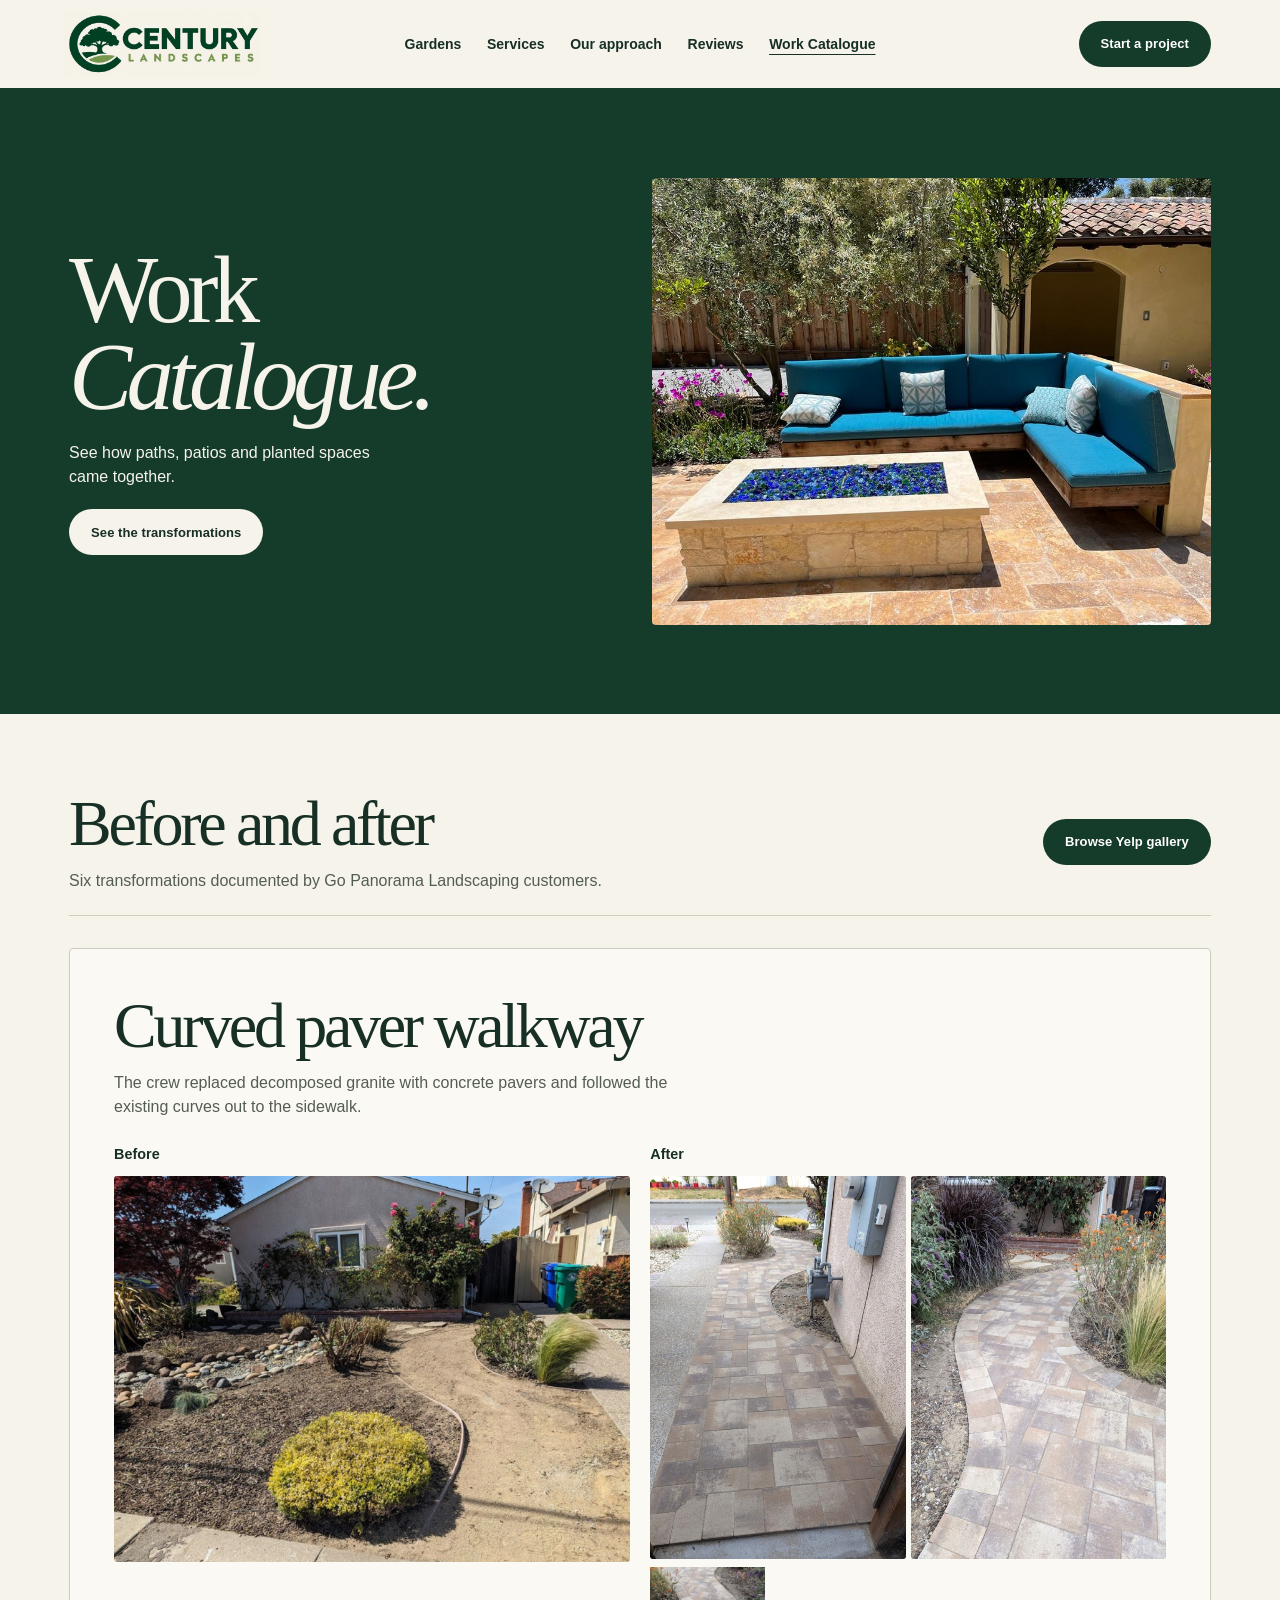
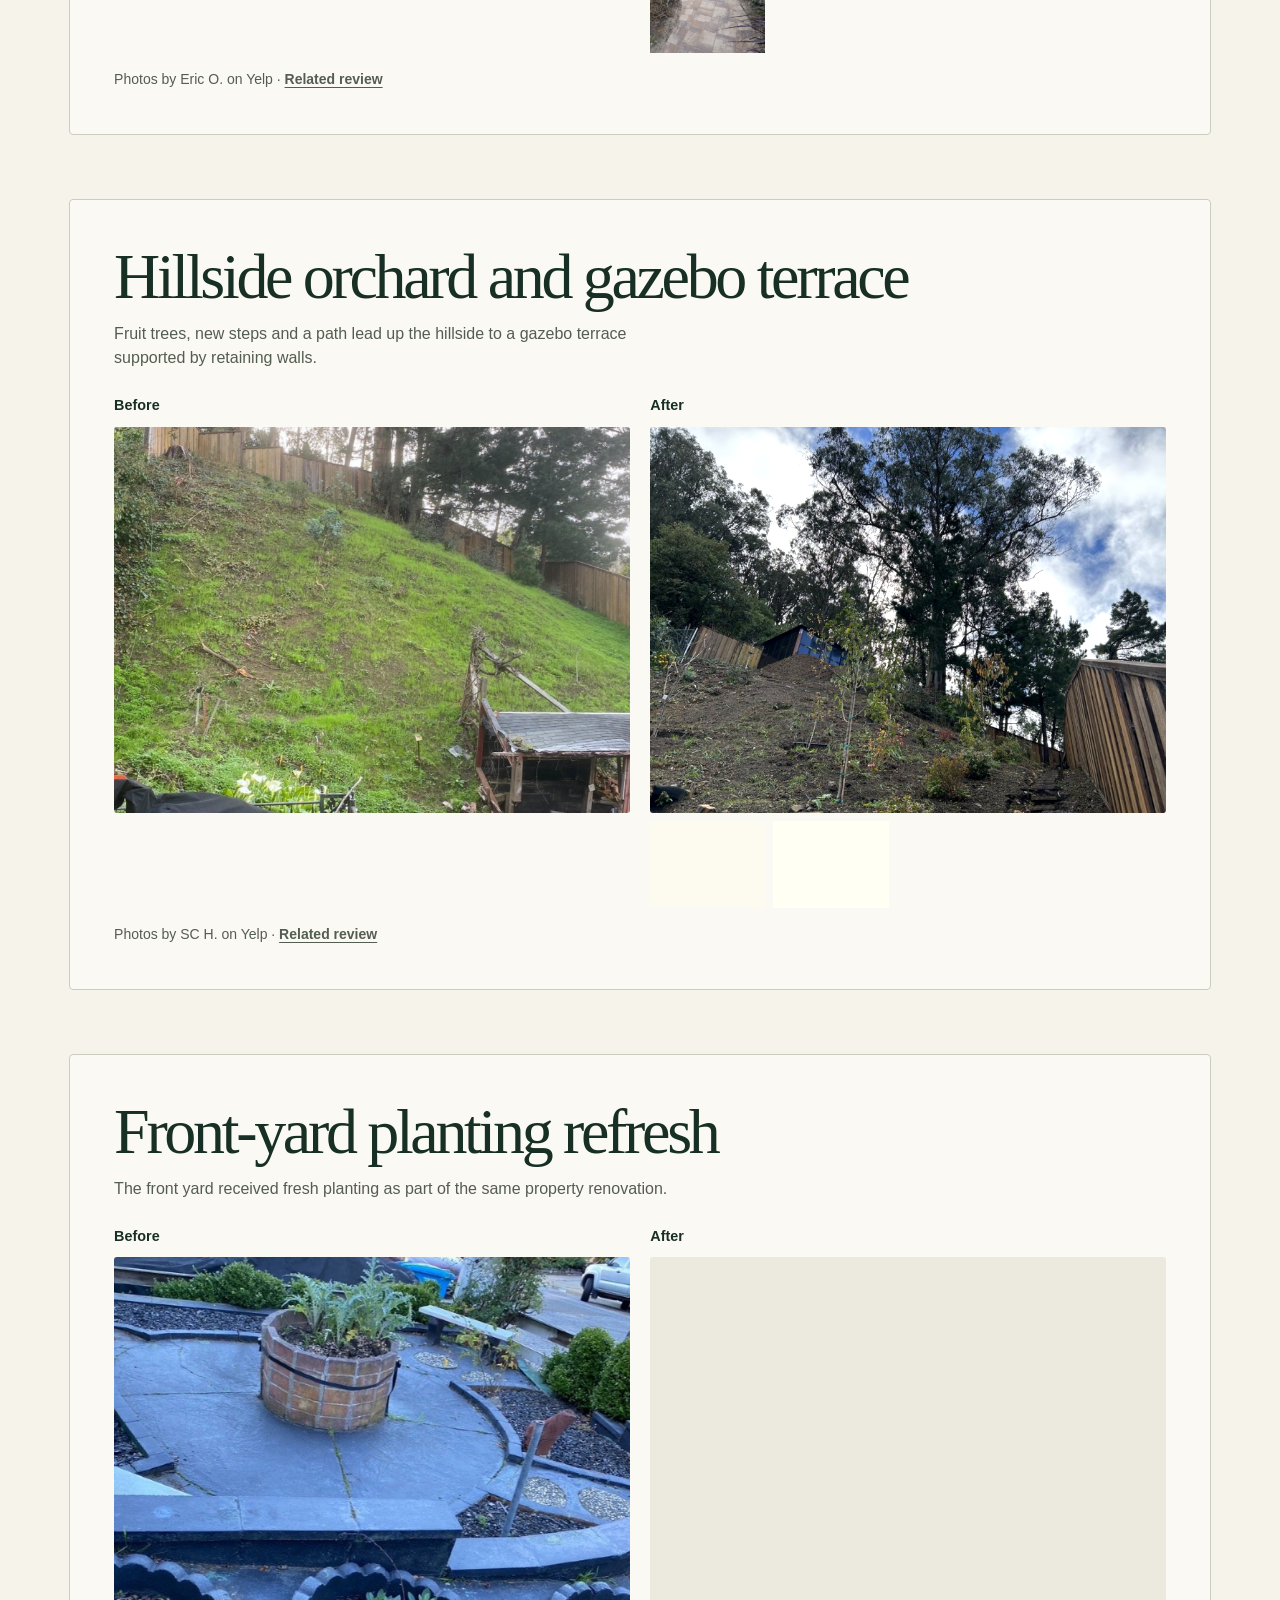
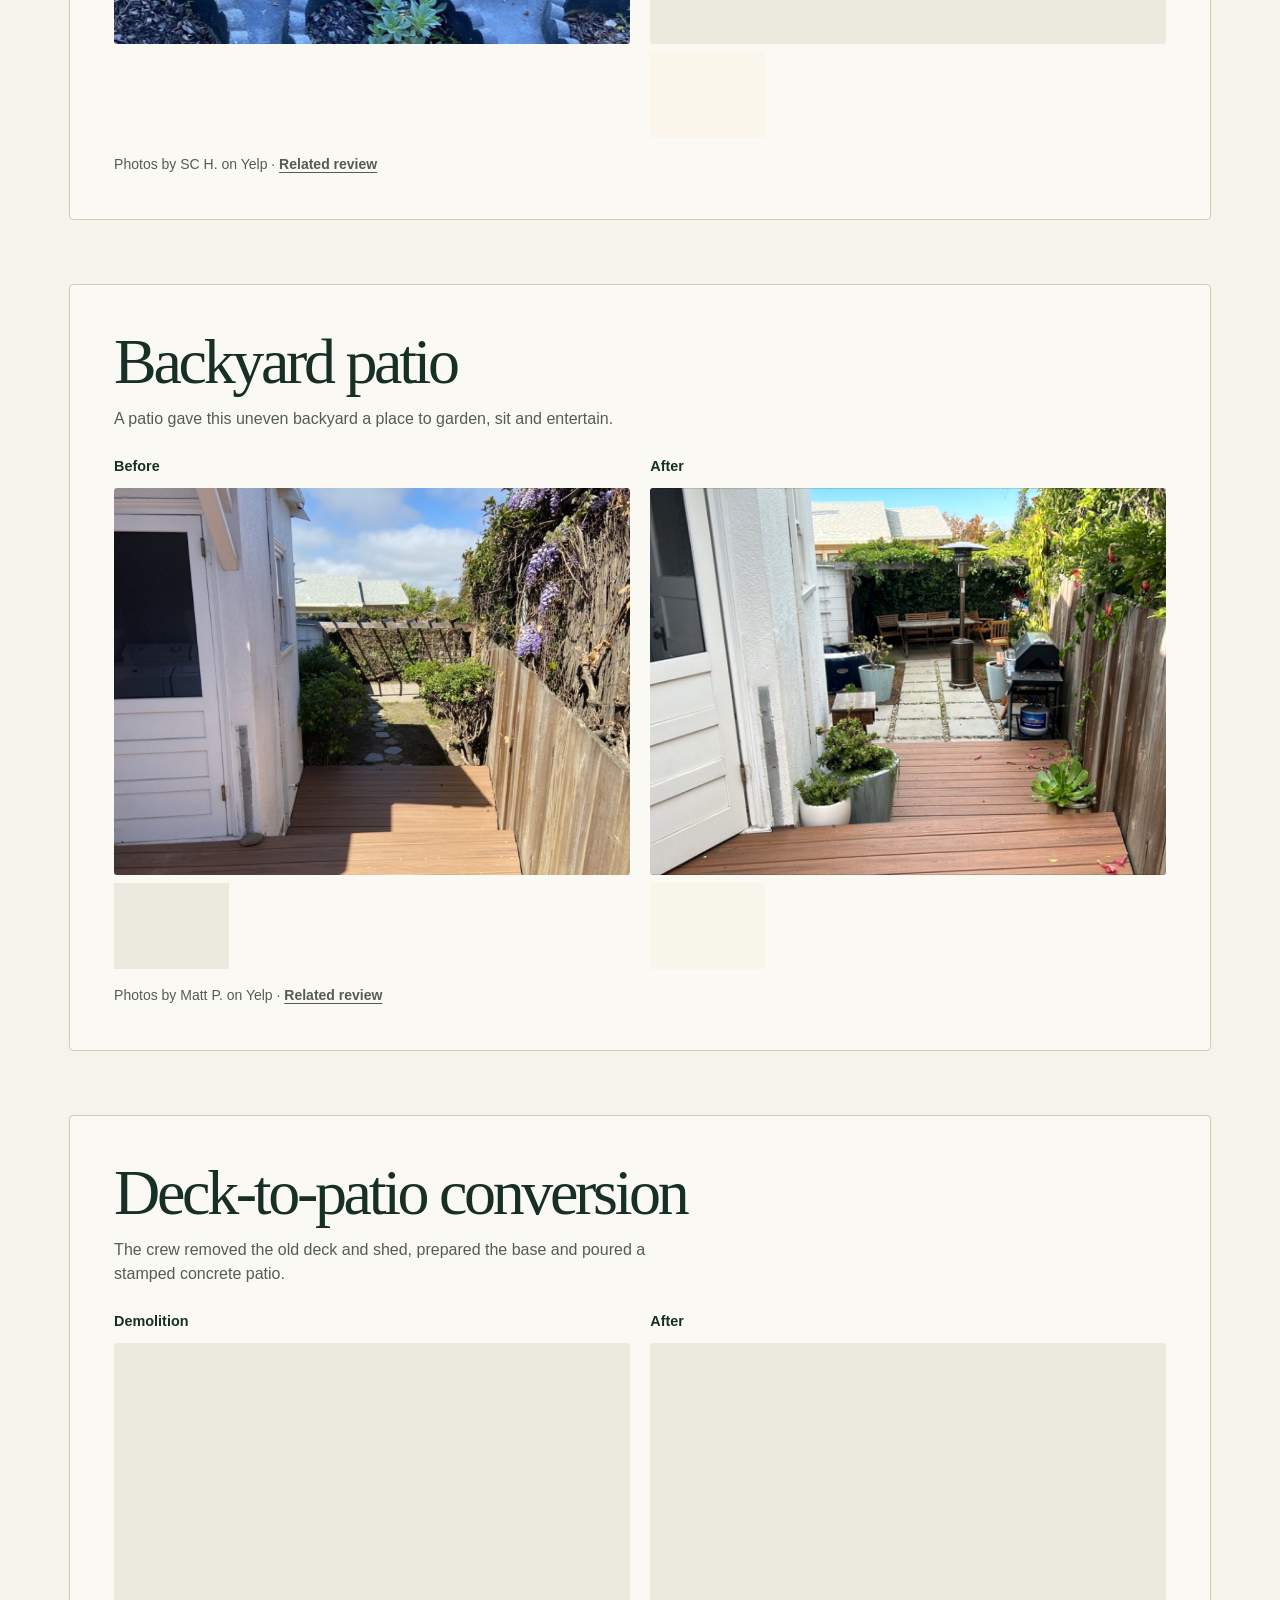
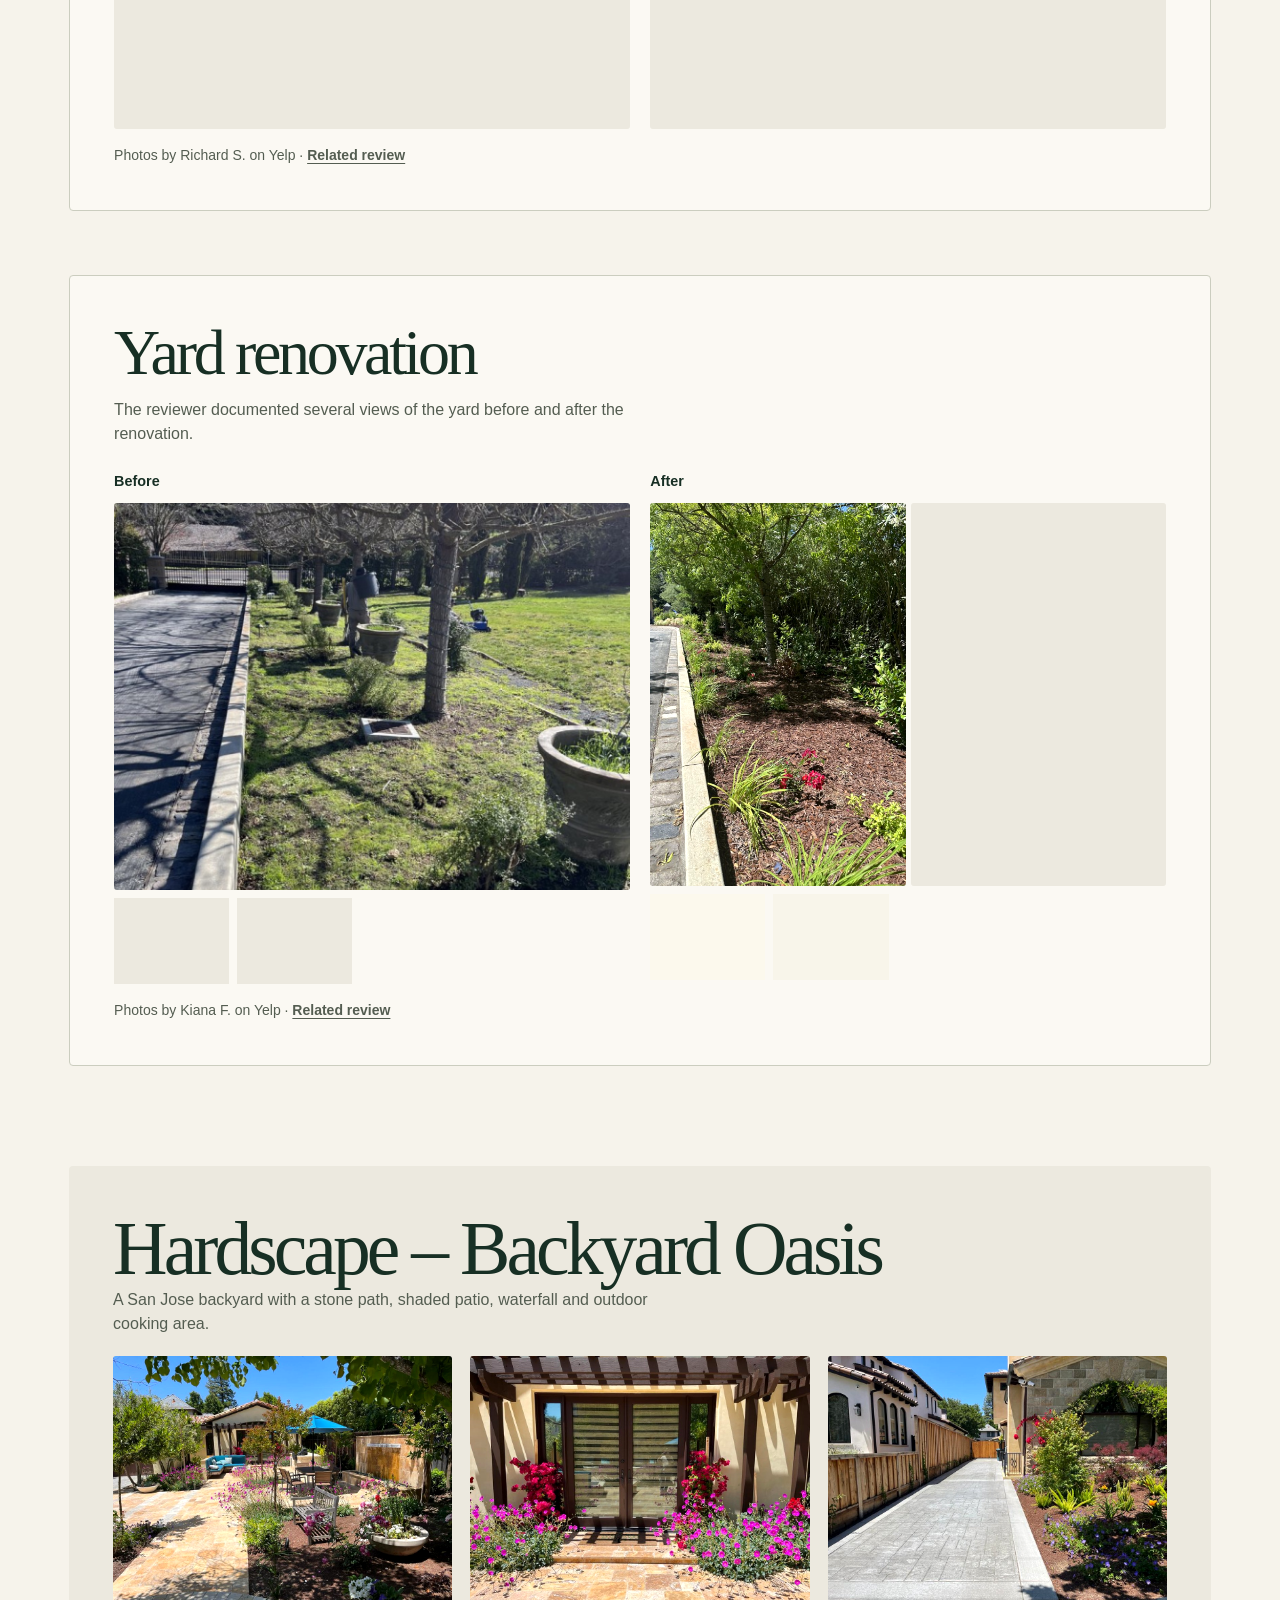
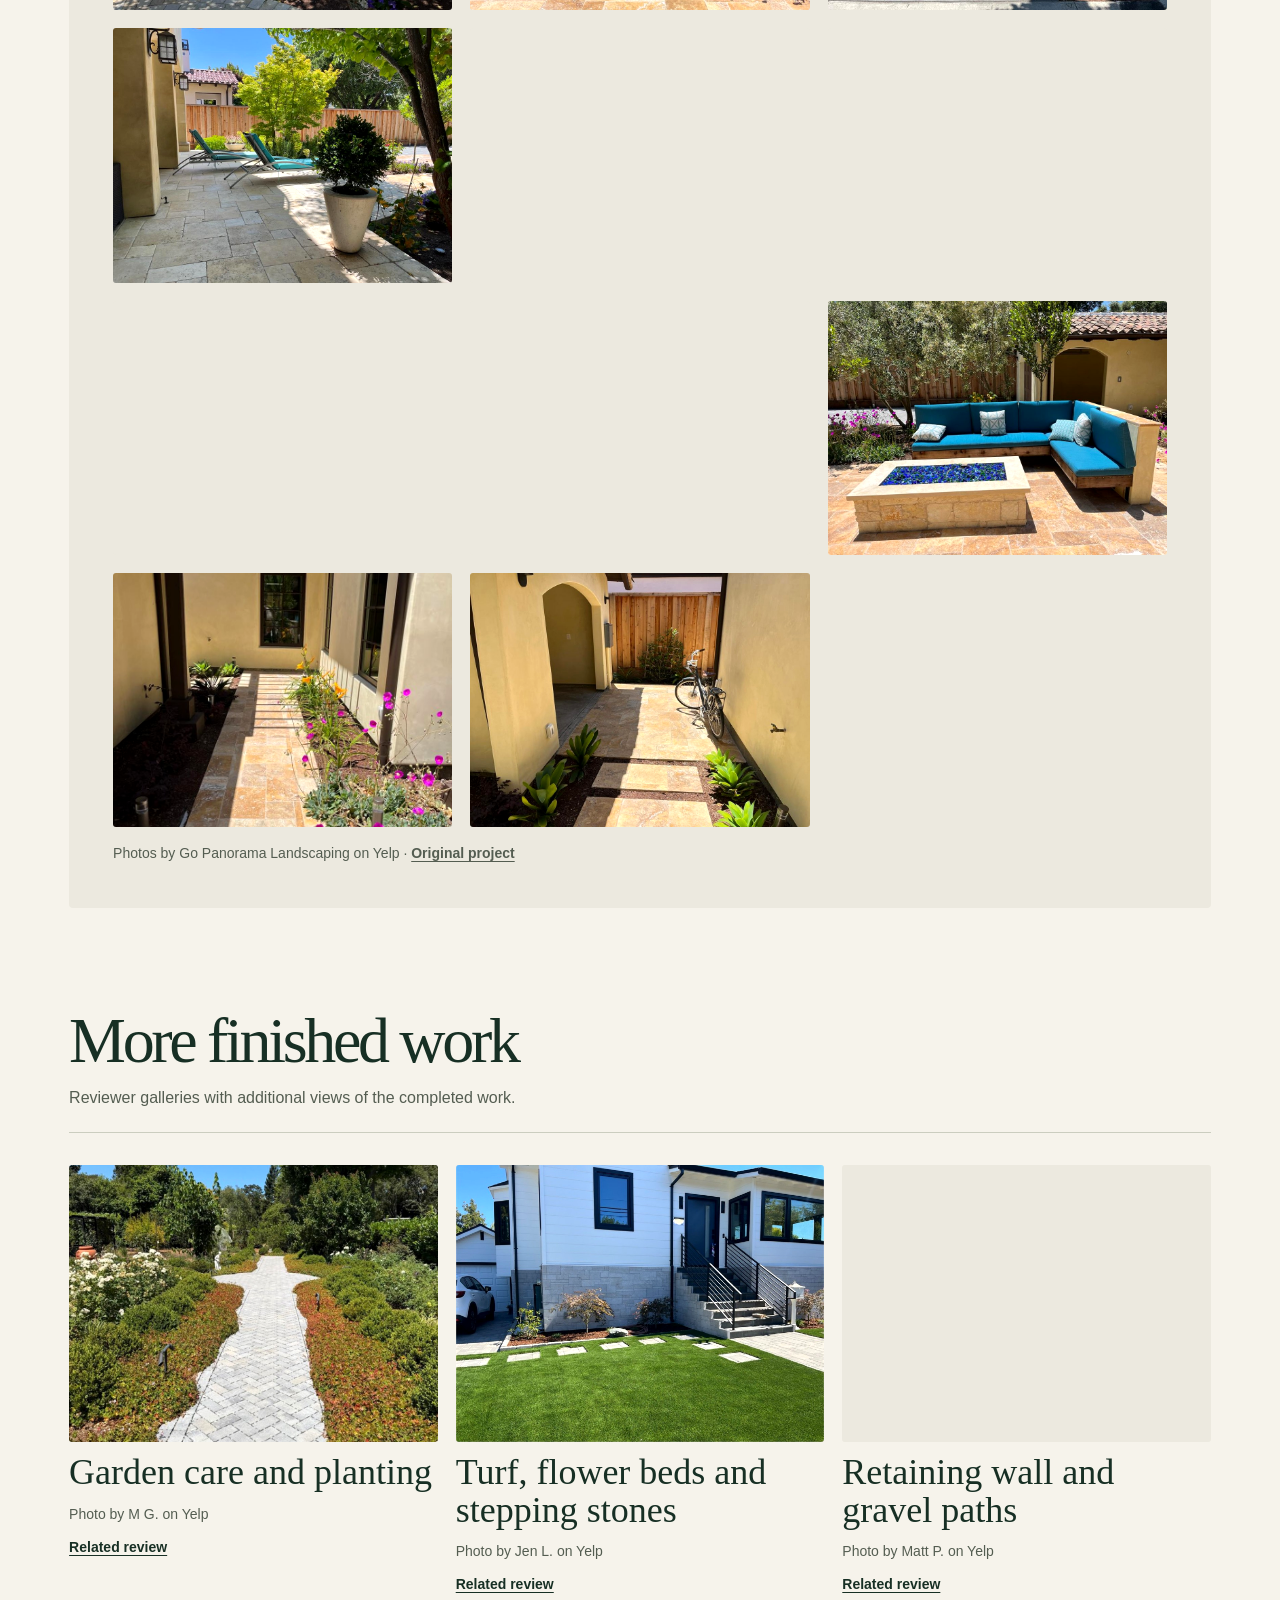
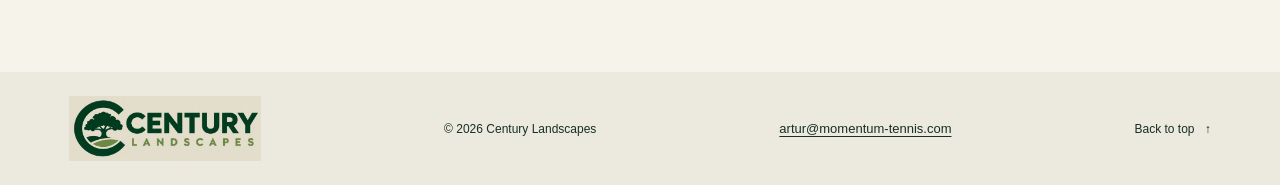
==== commit 7470e8dc: "Redesign Reviews and Work Catalogue pages" ====
--- a/before-and-after.html
+++ b/before-and-after.html
@@ -8,10 +8,11 @@
   <link rel="icon" href="assets/icon.png">
   <link rel="stylesheet" href="styles.css">
   <link rel="stylesheet" href="assets/work-catalogue.css">
+  <link rel="stylesheet" href="assets/portfolio-pages.css">
   <script src="navigation.js" defer></script>
   <script src="assets/catalogue-gallery.js" defer></script>
 </head>
-<body class="work-catalogue">
+<body class="portfolio-page work-catalogue">
   <a class="skip" href="#main">Skip to content</a>
   <header class="mast" id="top">
     <div class="bounds header-inner">
@@ -22,12 +23,19 @@
     <nav class="mobile-nav" id="mobile-nav" aria-label="Mobile navigation" hidden><a href="index.html#gardens">Gardens</a><a href="index.html#services">Services</a><a href="index.html#approach">Our approach</a><a href="index.html#questions">Questions</a><a href="reviews.html">Reviews</a><a href="before-and-after.html" aria-current="page">Work Catalogue</a></nav>
   </header>
   <main id="main">
-    <section class="portfolio-heading bounds" aria-labelledby="page-title">
-      <h1 id="page-title">Work <em>Catalogue</em></h1>
+    <section class="portfolio-heading portfolio-hero" aria-labelledby="page-title">
+      <div class="bounds portfolio-hero-inner">
+        <div class="portfolio-hero-copy">
+          <h1 id="page-title">Work <em>Catalogue.</em></h1>
+          <p>See how paths, patios and planted spaces came together.</p>
+          <a class="pill" href="#transformations">See the transformations</a>
+        </div>
+        <img src="assets/catalogue/backyard-oasis/outdoor-seating.jpg" alt="Backyard Oasis outdoor seating area" width="1000" height="750" fetchpriority="high">
+      </div>
     </section>
-<div class="bounds collection-body">
+<div class="bounds collection-body" id="transformations">
   <div class="collection-intro">
-    <p>Six transformations documented by reviewers of Go Panorama Landscaping, from paver paths and patios to planting and a hillside orchard.</p>
+    <div><h2>Before and after</h2><p>Six transformations documented by Go Panorama Landscaping customers.</p></div>
     <a class="pill dark" href="https://www.yelp.com/biz_photos/go-panorama-landscaping-san-jose-2">Browse Yelp gallery</a>
   </div>
   <div class="project-entries"><article class="project-entry">
@@ -96,7 +104,7 @@
   </div></div>
     <p class="project-credit">Photos by Kiana F. on Yelp <span aria-hidden="true">·</span> <a class="source-link" href="reviews.html#review-kiana-f">Related review</a></p>
   </article></div>
-  <section class="more-projects" aria-labelledby="backyard-oasis-title">
+  <section class="more-projects featured-project" aria-labelledby="backyard-oasis-title">
     <article>
       <div class="project-entry-heading">
         <h2 id="backyard-oasis-title">Hardscape – Backyard Oasis</h2>
--- a/assets/work-catalogue.css
+++ b/assets/work-catalogue.css
@@ -0,0 +1,218 @@
+.work-catalogue .portfolio-heading {
+  padding-block: clamp(48px, 6.5vw, 96px);
+}
+
+.work-catalogue .portfolio-heading h1 {
+  margin: 0;
+  font-size: clamp(50px, 9.5vw, 137px);
+}
+
+.work-catalogue .collection-intro {
+  align-items: center;
+}
+
+.work-catalogue .project-entries {
+  gap: clamp(32px, 5vw, 72px);
+}
+
+.work-catalogue .project-entry {
+  padding-top: clamp(24px, 4vw, 52px);
+  padding-bottom: 0;
+}
+
+.work-catalogue .project-stages {
+  grid-template-columns: minmax(0, 3fr) minmax(0, 5fr);
+  gap: clamp(10px, 1.6vw, 24px);
+}
+
+.work-catalogue .stage {
+  display: flex;
+  flex-direction: column;
+}
+
+.work-catalogue .stage h3 {
+  color: var(--ink);
+  background: #e7e4d9;
+  padding: 9px 14px;
+}
+
+.work-catalogue .stage-after h3 {
+  color: var(--paper);
+  background: var(--green);
+}
+
+.work-catalogue .stage-frame {
+  background: var(--paper-deep);
+}
+
+.work-catalogue .stage-frame::before {
+  content: none;
+}
+
+.work-catalogue .stage-image {
+  aspect-ratio: 5 / 4;
+  object-fit: cover;
+  object-position: var(--photo-position, center);
+}
+
+.work-catalogue .stage-after .stage-image {
+  aspect-ratio: 2 / 1;
+}
+
+.work-catalogue .stage-after img,
+.work-catalogue .more-projects img {
+  filter: brightness(calc(1 + var(--photo-lift, .04))) contrast(1.035) saturate(var(--photo-color, 1.045));
+}
+
+.work-catalogue .stage-thumbs {
+  margin: 8px 0 0;
+  gap: 8px;
+}
+
+.work-catalogue .stage-thumbs img {
+  width: clamp(57px, 9vw, 130px);
+  aspect-ratio: 4 / 3;
+  object-position: var(--photo-position, center);
+}
+
+.work-catalogue .project-credit {
+  margin-top: 16px;
+}
+
+.work-catalogue .more-projects .review-card {
+  background: transparent;
+  border: 0;
+  padding: 0;
+}
+
+.work-catalogue .more-projects .stage-image {
+  aspect-ratio: 4 / 3;
+}
+
+@media (max-width: 620px) {
+  .work-catalogue .project-stages {
+    grid-template-columns: minmax(0, 2fr) minmax(0, 3fr);
+  }
+
+  .work-catalogue .stage-image {
+    aspect-ratio: 1 / 1;
+  }
+
+  .work-catalogue .stage-after .stage-image {
+    aspect-ratio: 3 / 2;
+  }
+
+  .work-catalogue .stage-thumbs img {
+    width: clamp(44px, 11vw, 68px);
+  }
+}
+
+.work-catalogue .paired-after {
+  display: grid;
+  grid-template-columns: repeat(2, minmax(0, 1fr));
+  gap: 5px;
+}
+
+.work-catalogue .paired-after .stage-image {
+  aspect-ratio: 1 / 1;
+  object-position: center 56%;
+}
+
+@media (min-width: 621px) {
+  .work-catalogue .stage-image {
+    aspect-ratio: 6 / 5;
+  }
+
+  .work-catalogue .more-projects .stage-image {
+    aspect-ratio: 4 / 3;
+  }
+}
+
+@media (max-width: 620px) {
+  .work-catalogue .paired-after .stage-image {
+    aspect-ratio: 3 / 4;
+  }
+}
+
+.work-catalogue a[aria-haspopup="dialog"] {
+  cursor: zoom-in;
+}
+
+.catalogue-gallery {
+  width: min(96vw, 1480px);
+  max-width: none;
+  max-height: 96dvh;
+  padding: clamp(10px, 2vw, 24px);
+  border: 1px solid #ffffff30;
+  color: #f6f3eb;
+  background: #111c16;
+}
+
+.catalogue-gallery[open] {
+  display: grid;
+  grid-template-rows: auto minmax(0, 1fr) auto;
+  gap: 10px;
+  overflow: auto;
+}
+
+.catalogue-gallery::backdrop {
+  background: #080d0be8;
+}
+
+.catalogue-gallery-bar {
+  display: flex;
+  justify-content: space-between;
+  align-items: center;
+  gap: 10px;
+}
+
+.catalogue-gallery-bar h2 {
+  font: 600 1rem/1.3 var(--sans);
+  letter-spacing: 0;
+}
+
+.catalogue-gallery-bar button {
+  min-height: 44px;
+  padding: 0 16px;
+  border: 1px solid #ffffff55;
+  border-radius: 24px;
+  background: transparent;
+  color: inherit;
+}
+
+.catalogue-gallery-bar button:hover {
+  background: #ffffff20;
+}
+
+.gallery-figure {
+  margin: 0;
+  text-align: center;
+}
+
+.gallery-photo-area {
+  display: grid;
+  place-items: center;
+  height: clamp(110px, calc(96dvh - 168px), 920px);
+  background: #080d0b;
+}
+
+.gallery-photo {
+  width: 100%;
+  height: 100%;
+  min-height: 0;
+  object-fit: contain;
+}
+
+.gallery-photo[hidden] {
+  display: none;
+}
+
+.gallery-caption {
+  padding: 8px 4px 0;
+  font-size: .9rem;
+}
+
+.gallery-count {
+  font-size: .875rem;
+  white-space: nowrap;
+}
--- a/assets/portfolio-pages.css
+++ b/assets/portfolio-pages.css
@@ -0,0 +1,221 @@
+.portfolio-page .portfolio-hero {
+  padding: 0;
+}
+
+.portfolio-hero-inner {
+  display: grid;
+  grid-template-columns: minmax(0, .95fr) minmax(0, 1.05fr);
+  align-items: center;
+  gap: clamp(24px, 6vw, 100px);
+  padding-block: clamp(40px, 7vw, 112px);
+}
+
+.portfolio-hero-copy {
+  display: grid;
+  justify-items: start;
+  gap: 20px;
+}
+
+.portfolio-page .portfolio-hero h1 {
+  margin: 0;
+  font-size: clamp(52px, 7.4vw, 120px);
+  line-height: .92;
+}
+
+.portfolio-hero-copy p {
+  max-width: 36ch;
+  color: var(--paper);
+}
+
+.portfolio-hero-copy .pill {
+  color: var(--ink);
+  background: var(--paper);
+}
+
+.portfolio-hero-copy .pill:hover {
+  background: #e5e8d6;
+}
+
+.portfolio-hero-inner > img {
+  display: block;
+  width: 100%;
+  height: auto;
+  aspect-ratio: 5 / 4;
+  object-fit: cover;
+  border-radius: 4px;
+}
+
+.review-page .portfolio-hero-inner > img {
+  object-position: center 68%;
+}
+
+.portfolio-page .collection-intro {
+  padding-bottom: 22px;
+  border-bottom: 1px solid var(--line);
+}
+
+.portfolio-page .review-grid {
+  grid-template-columns: repeat(2, minmax(0, 1fr));
+  gap: clamp(16px, 2.3vw, 30px);
+  align-items: stretch;
+}
+
+.review-page .review-card {
+  align-content: start;
+  padding: clamp(20px, 3vw, 38px);
+  border-radius: 4px;
+  background: #fbf9f3;
+}
+
+.review-page .review-card h3 {
+  font-size: clamp(30px, 3.8vw, 49px);
+}
+
+.review-page .review-stars {
+  color: #735227;
+}
+
+.review-page .review-photos {
+  margin-block: 6px;
+  padding-block: 12px;
+}
+
+.review-page .review-photo-stage {
+  margin-top: 12px;
+}
+
+.review-page .review-photo-grid {
+  display: grid;
+  grid-template-columns: repeat(auto-fill, minmax(min(100%, 108px), 1fr));
+  margin: 6px 0 12px;
+}
+
+.review-page .review-photo-grid img {
+  width: 100%;
+  aspect-ratio: 4 / 3;
+  border-radius: 3px;
+}
+
+.review-page a[aria-haspopup="dialog"] {
+  cursor: zoom-in;
+}
+
+.review-page .extra-review .review-card {
+  max-width: min(100%, 760px);
+}
+
+.work-catalogue .project-entry {
+  padding: clamp(16px, 3.5vw, 44px);
+  border: 1px solid var(--line);
+  border-radius: 4px;
+  background: #fbf9f3;
+}
+
+.work-catalogue .project-stages {
+  grid-template-columns: minmax(0, 1fr) minmax(0, 1fr);
+}
+
+.work-catalogue .stage-frame {
+  border-radius: 3px;
+}
+
+.work-catalogue .project-stages .stage-image,
+.work-catalogue .project-stages .paired-after .stage-image {
+  aspect-ratio: 4 / 3;
+}
+
+.work-catalogue .project-stages .paired-after .stage-image {
+  aspect-ratio: 2 / 3;
+}
+
+.work-catalogue .stage h3 {
+  background: transparent;
+  color: var(--ink);
+  padding: 5px 0 10px;
+}
+
+.work-catalogue .featured-project {
+  padding: clamp(16px, 3.5vw, 44px);
+  background: var(--paper-deep);
+  border-radius: 4px;
+}
+
+@media (max-width: 720px) {
+  .portfolio-hero-inner,
+  .portfolio-page .review-grid {
+    grid-template-columns: 1fr;
+  }
+
+  .portfolio-hero-inner > img {
+    aspect-ratio: 16 / 10;
+  }
+
+  .work-catalogue .featured-project .more-projects-grid {
+    grid-template-columns: repeat(2, minmax(0, 1fr));
+    gap: 10px;
+  }
+}
+
+@media (max-width: 440px) {
+  .work-catalogue .project-stages {
+    grid-template-columns: 1fr;
+  }
+}
+
+@media (hover: hover) and (prefers-reduced-motion: no-preference) {
+  .portfolio-page a[aria-haspopup="dialog"] img {
+    transition: opacity .18s ease;
+  }
+
+  .portfolio-page a[aria-haspopup="dialog"]:hover img {
+    opacity: .87;
+  }
+}
+
+.review-illustrations {
+  display: grid;
+  gap: 8px;
+  margin-block: 3px 8px;
+}
+
+.review-illustration-grid {
+  display: grid;
+  grid-template-columns: repeat(3, minmax(0, 1fr));
+  gap: clamp(4px, 1vw, 12px);
+}
+
+.review-illustration {
+  min-width: 0;
+  margin: 0;
+}
+
+.review-illustration figcaption {
+  margin-top: 5px;
+  color: var(--ink);
+  font-size: .875rem;
+  font-weight: 650;
+  line-height: 1.25;
+}
+
+.review-illustration-image {
+  position: relative;
+  overflow: hidden;
+  aspect-ratio: 3 / 2;
+  border-radius: 3px;
+  background: var(--paper-deep);
+}
+
+.review-illustration-image img {
+  position: absolute;
+  top: 0;
+  left: 0;
+  width: 300%;
+  max-width: none;
+  height: auto;
+  transform: translate(var(--art-x, 0), var(--art-y, 0));
+}
+
+.art-col-1 { --art-x: -33.3333%; }
+.art-col-2 { --art-x: -66.6667%; }
+.art-row-1 { --art-y: -33.3333%; }
+.art-row-2 { --art-y: -66.6667%; }
